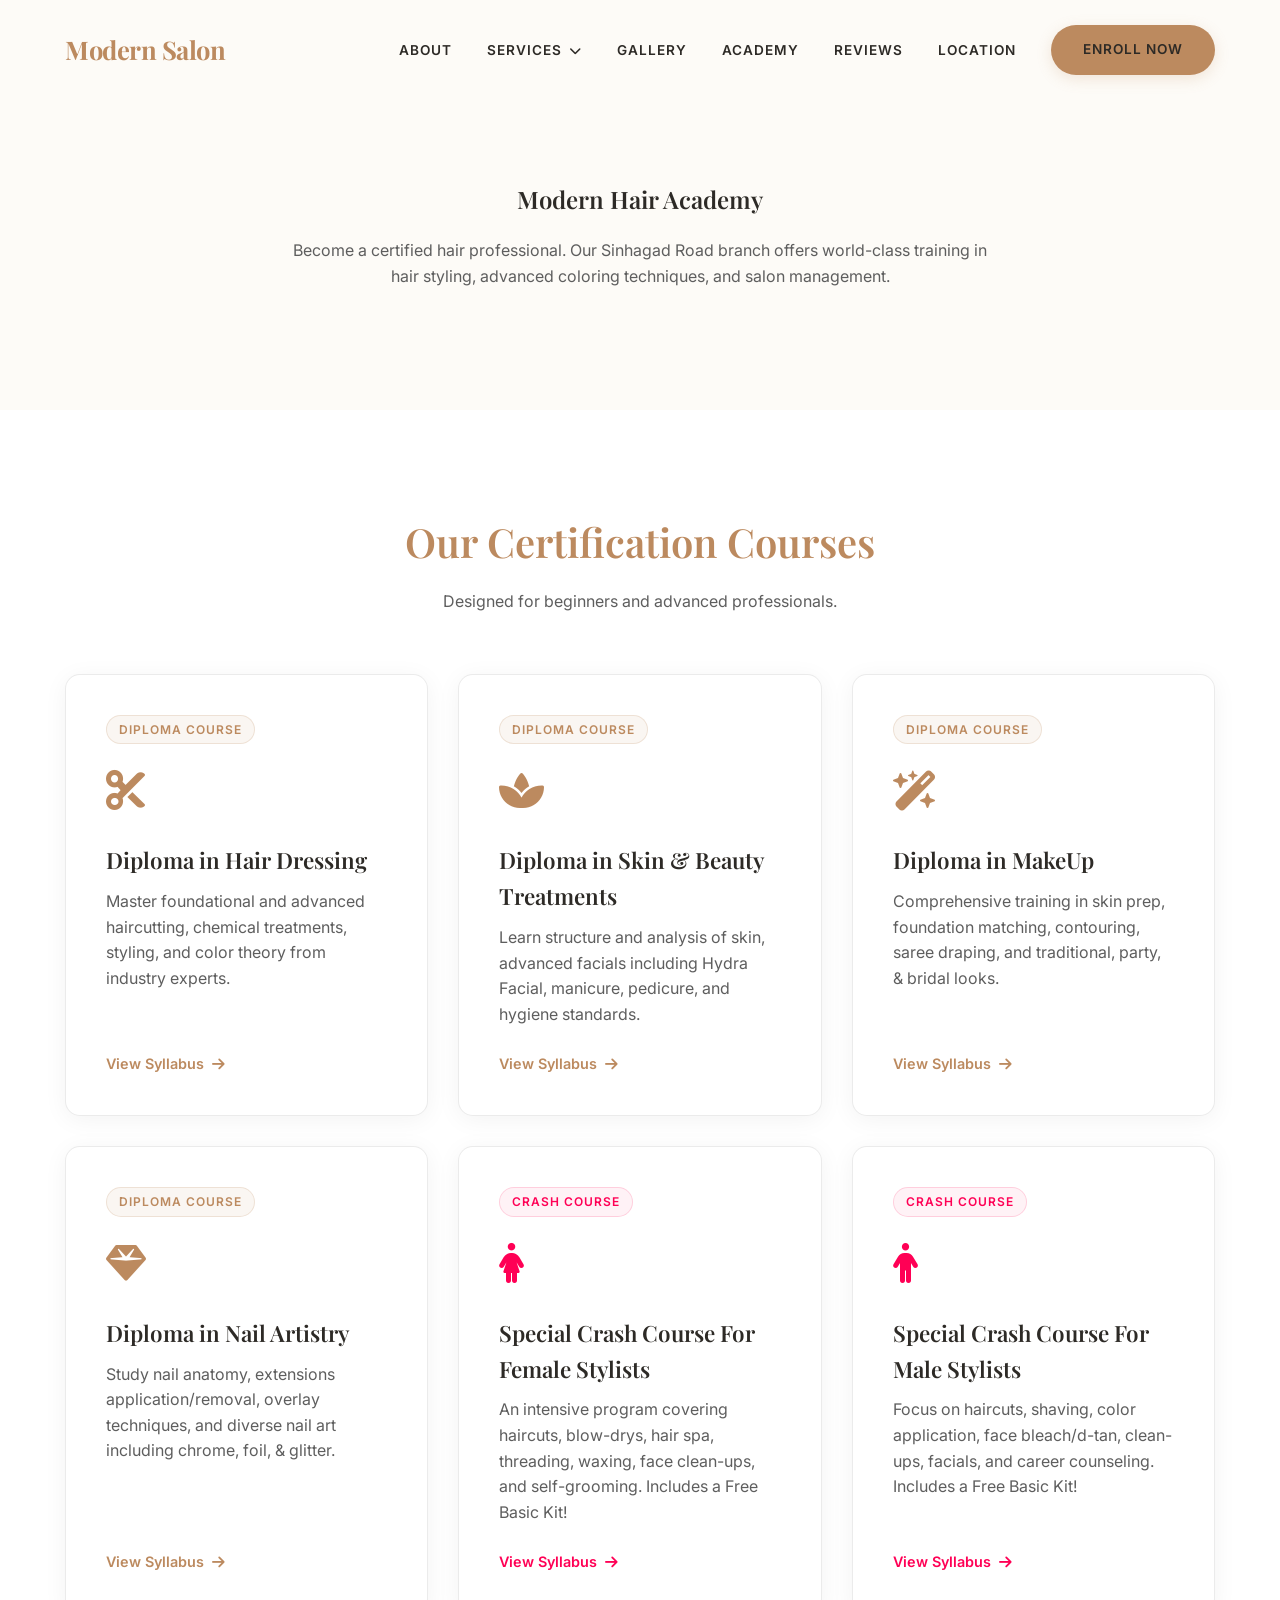
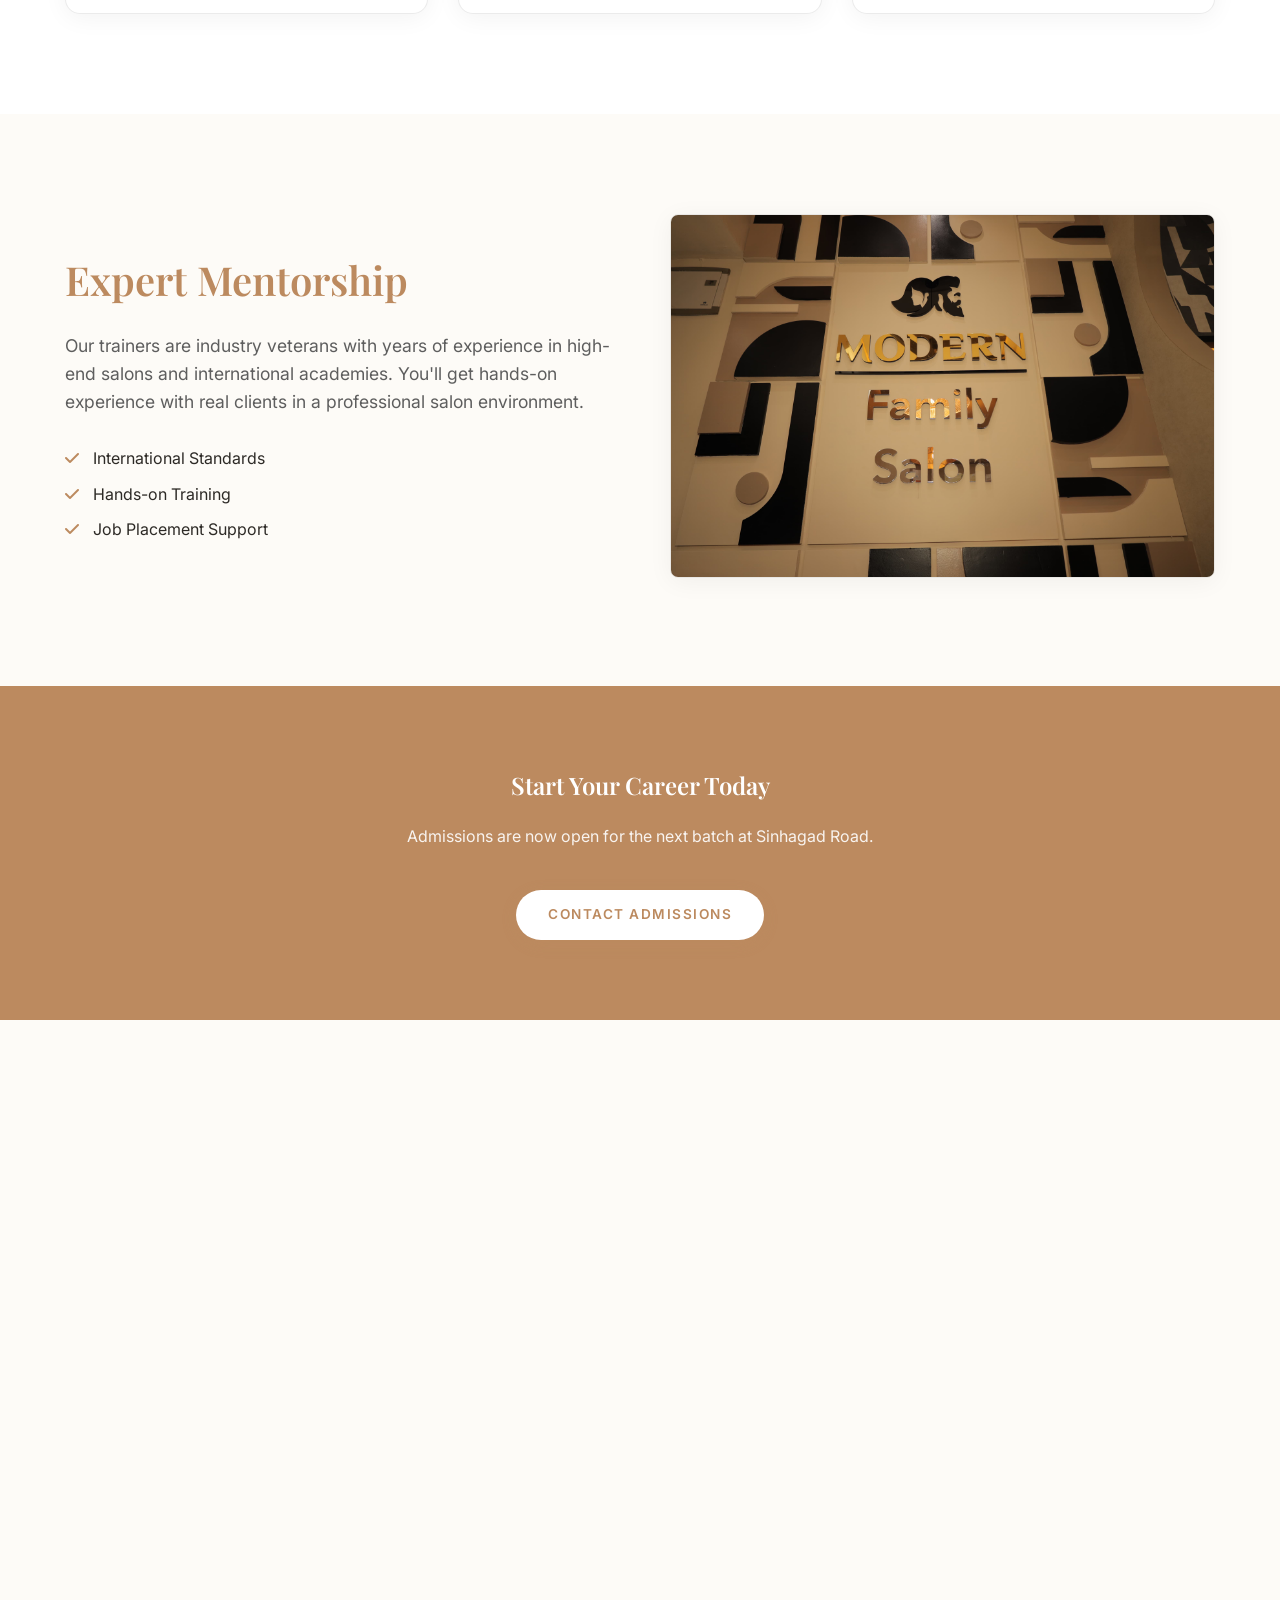
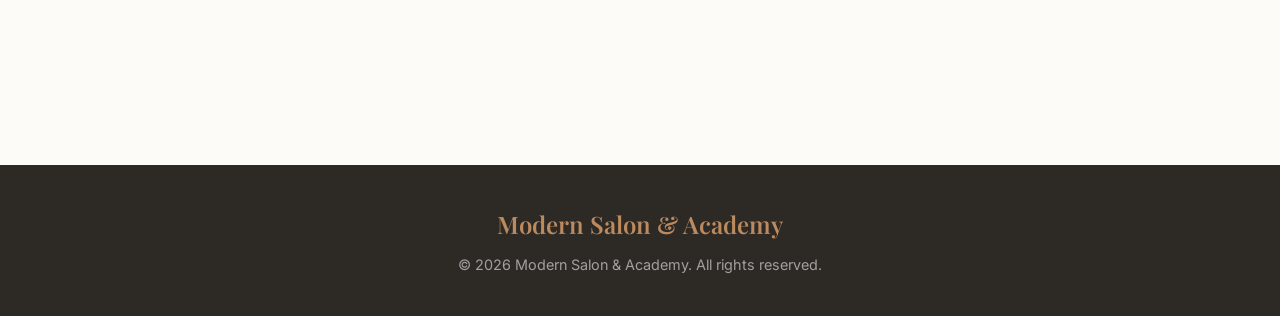
==== academy.html @ de5bb2c4 "feat: add unique phone numbers per branch location and replace Karvenagar with Navshya Maruti" ====
<!DOCTYPE html>
<html lang="en">

<head>
    <meta charset="UTF-8">
    <meta name="viewport" content="width=device-width, initial-scale=1.0">
    <title>Modern Hair Academy | Professional Courses in Pune</title>
    <meta name="description"
        content="Join Modern Hair Academy at Sinhagad Road. Master professional hair styling, coloring, and salon management with expert trainers.">
    <!-- Fonts -->
    <link rel="preconnect" href="https://fonts.googleapis.com">
    <link rel="preconnect" href="https://fonts.gstatic.com" crossorigin>
    <!-- Icons -->
    <link rel="stylesheet" href="https://cdnjs.cloudflare.com/ajax/libs/font-awesome/6.4.0/css/all.min.css">
    <!-- Styles -->
    <link rel="stylesheet" href="styles.css">
    <style>
        .academy-hero {
            padding: 180px 0 100px;
            background-color: var(--bg-panel);
            text-align: center;
        }

        .course-card {
            background-color: var(--bg-main);
            padding: 40px;
            border-radius: 15px;
            border: 1px solid var(--border-light);
            box-shadow: var(--shadow-soft);
            transition: all 0.35s cubic-bezier(0.4, 0, 0.2, 1);
            height: 100%;
            cursor: pointer;
            display: flex;
            flex-direction: column;
            justify-content: space-between;
            position: relative;
            overflow: hidden;
        }

        .course-card::before {
            content: '';
            position: absolute;
            top: 0;
            left: 0;
            width: 100%;
            height: 4px;
            background: var(--accent-color);
            transform: scaleX(0);
            transform-origin: left;
            transition: transform 0.3s ease;
        }

        .course-card[data-course*="crash"]::before {
            background: #ff0055;
        }

        .course-card:hover::before {
            transform: scaleX(1);
        }

        .course-card:hover {
            transform: translateY(-8px);
            border-color: var(--accent-color);
            box-shadow: 0 20px 40px rgba(188, 138, 95, 0.12);
        }

        .course-card[data-course*="crash"]:hover {
            border-color: #ff0055;
            box-shadow: 0 20px 40px rgba(255, 0, 85, 0.08);
        }

        .course-card-content {
            flex-grow: 1;
        }

        .course-icon {
            font-size: 2.5rem;
            color: var(--accent-color);
            margin-bottom: 20px;
        }

        .course-card[data-course*="crash"] .course-icon {
            color: #ff0055;
        }

        .course-tag {
            display: inline-block;
            font-size: 0.75rem;
            font-weight: 600;
            text-transform: uppercase;
            letter-spacing: 1px;
            padding: 4px 12px;
            border-radius: 50px;
            margin-bottom: 15px;
        }

        .tag-diploma {
            background-color: rgba(188, 138, 95, 0.08);
            color: var(--accent-color);
            border: 1px solid rgba(188, 138, 95, 0.2);
        }

        .tag-crash {
            background-color: rgba(255, 0, 85, 0.05);
            color: #ff0055;
            border: 1px solid rgba(255, 0, 85, 0.15);
        }

        .course-card h3 {
            font-size: 1.4rem;
            margin-bottom: 10px;
            font-family: var(--font-serif);
            color: var(--text-main);
        }

        .course-card-footer {
            margin-top: 25px;
            display: flex;
            align-items: center;
            font-size: 0.9rem;
            font-weight: 600;
            color: var(--accent-color);
            transition: color 0.3s ease;
        }

        .course-card[data-course*="crash"] .course-card-footer {
            color: #ff0055;
        }

        .course-card:hover .course-card-footer {
            color: var(--accent-hover);
        }

        .course-card[data-course*="crash"]:hover .course-card-footer {
            color: #d00045;
        }

        .course-card-footer i {
            margin-left: 8px;
            transition: transform 0.3s ease;
        }

        .course-card:hover .course-card-footer i {
            transform: translateX(5px);
        }

        .courses-grid {
            display: grid;
            grid-template-columns: repeat(auto-fit, minmax(300px, 1fr));
            gap: 30px;
            margin-top: 60px;
        }

        .academy-info {
            padding: 100px 0;
        }

        .enroll-section {
            background-color: var(--accent-color);
            color: #fff;
            padding: 80px 0;
            text-align: center;
        }

        .enroll-section h2 {
            color: #fff;
        }

        /* Modal Styles */
        .modal-overlay {
            position: fixed;
            top: 0;
            left: 0;
            width: 100vw;
            height: 100vh;
            background-color: rgba(10, 10, 10, 0.4);
            backdrop-filter: blur(8px);
            -webkit-backdrop-filter: blur(8px);
            z-index: 2000;
            display: flex;
            align-items: center;
            justify-content: center;
            opacity: 0;
            pointer-events: none;
            transition: opacity 0.4s cubic-bezier(0.25, 1, 0.5, 1);
        }

        .modal-overlay.active {
            opacity: 1;
            pointer-events: auto;
        }

        .modal-container {
            background-color: var(--bg-main);
            width: 90%;
            max-width: 750px;
            max-height: 85vh;
            border-radius: 20px;
            padding: 40px;
            box-shadow: 0 25px 60px rgba(0, 0, 0, 0.15);
            border: 1px solid var(--border-light);
            position: relative;
            overflow-y: auto;
            transform: scale(0.92) translateY(20px);
            transition: transform 0.4s cubic-bezier(0.25, 1, 0.5, 1);
        }

        .modal-overlay.active .modal-container {
            transform: scale(1) translateY(0);
        }

        .modal-container::-webkit-scrollbar {
            width: 6px;
        }

        .modal-container::-webkit-scrollbar-track {
            background: var(--bg-panel);
            border-radius: 10px;
        }

        .modal-container::-webkit-scrollbar-thumb {
            background: var(--accent-color);
            border-radius: 10px;
        }

        .modal-close-btn {
            position: absolute;
            top: 25px;
            right: 25px;
            background: var(--bg-panel);
            border: 1px solid var(--border-light);
            width: 40px;
            height: 40px;
            border-radius: 50%;
            display: flex;
            align-items: center;
            justify-content: center;
            cursor: pointer;
            transition: all 0.3s ease;
            color: var(--text-main);
            z-index: 10;
        }

        .modal-close-btn:hover {
            background-color: var(--accent-color);
            color: #fff;
            transform: rotate(90deg);
        }

        .modal-header {
            margin-bottom: 30px;
            padding-bottom: 20px;
            border-bottom: 1px solid var(--border-light);
            padding-right: 50px;
        }

        .modal-header-title-row {
            display: flex;
            align-items: center;
            gap: 15px;
            margin-top: 10px;
        }

        .modal-header-icon {
            font-size: 2.2rem;
            color: var(--accent-color);
        }

        .modal-header h2 {
            font-size: 2rem;
            margin: 0;
            color: var(--text-main);
        }

        .modal-body {
            font-size: 1rem;
            color: var(--text-main);
        }

        .syllabus-grid {
            display: grid;
            grid-template-columns: repeat(auto-fit, minmax(280px, 1fr));
            gap: 15px 30px;
            margin-top: 20px;
        }

        .syllabus-item {
            display: flex;
            align-items: flex-start;
            gap: 12px;
            padding: 8px 0;
        }

        .syllabus-item i {
            color: var(--accent-color);
            font-size: 0.9rem;
            margin-top: 5px;
        }

        .syllabus-item-text {
            line-height: 1.5;
            color: var(--text-muted);
            font-size: 0.95rem;
        }

        .syllabus-section-title {
            grid-column: 1 / -1;
            font-family: var(--font-sans);
            font-size: 1.05rem;
            font-weight: 700;
            color: var(--accent-color);
            margin-top: 15px;
            margin-bottom: 5px;
            border-bottom: 1.5px solid rgba(188, 138, 95, 0.2);
            padding-bottom: 5px;
            text-transform: uppercase;
            letter-spacing: 1px;
        }

        .modal-container[data-is-crash="true"] .syllabus-section-title {
            color: #ff0055;
            border-bottom-color: rgba(255, 0, 85, 0.2);
        }

        .modal-container[data-is-crash="true"] .syllabus-item i {
            color: #ff0055;
        }

        .kit-box {
            background-color: var(--bg-panel);
            border: 1px dashed #ff0055;
            border-radius: 12px;
            padding: 20px;
            margin-top: 30px;
            display: flex;
            align-items: center;
            gap: 15px;
        }

        .kit-icon {
            font-size: 2rem;
            color: #ff0055;
            animation: pulse 2s infinite;
        }

        .kit-details h4 {
            font-size: 1rem;
            font-weight: 700;
            color: #ff0055;
            margin-bottom: 5px;
            font-family: var(--font-sans);
        }

        .kit-details p {
            font-size: 0.9rem;
            color: var(--text-muted);
            margin: 0;
        }

        @keyframes pulse {
            0% {
                transform: scale(1);
            }

            50% {
                transform: scale(1.08);
            }

            100% {
                transform: scale(1);
            }
        }

        body.modal-open {
            overflow: hidden;
        }
    </style>
</head>

<body>

    <!-- Header & Navigation -->
    <header class="scrolled">
        <div class="container nav-container">
            <a href="index.html" class="logo">Modern Salon</a>

            <button class="mobile-menu-btn" aria-label="Toggle menu">
                <i class="fa-solid fa-bars"></i>
            </button>

            <ul class="nav-links">
                <li><a href="index.html#about">About</a></li>
                <li class="dropdown">
                    <a href="index.html#services" class="dropdown-toggle">Services <i class="fa-solid fa-chevron-down"
                            style="font-size: 0.75rem; margin-left: 3px;"></i></a>
                    <ul class="dropdown-menu">
                        <li><a href="index.html#services">Regular Services</a></li>
                        <li><a href="services.html">Advanced Services</a></li>
                        <li><a href="academy.html">Know more about the academy</a></li>
                    </ul>
                </li>
                <li><a href="gallery.html">Gallery</a></li>
                <li><a href="academy.html">Academy</a></li>
                <li><a href="index.html#reviews">Reviews</a></li>
                <li><a href="index.html#contact">Location</a></li>
                <li><a href="tel:08080866944" class="btn">Enroll Now</a></li>
            </ul>
        </div>
    </header>

    <!-- Academy Hero -->
    <section class="academy-hero">
        <div class="container">
            <h1 class="reveal">Modern Hair Academy</h1>
            <p class="reveal" style="color: var(--text-muted); max-width: 700px; margin: 20px auto;">Become a certified
                hair professional. Our Sinhagad Road branch offers world-class training in hair styling, advanced
                coloring techniques, and salon management.</p>
        </div>
    </section>

    <!-- Courses Section -->
    <section class="academy-info">
        <div class="container">
            <div class="section-header reveal">
                <h2>Our Certification Courses</h2>
                <p style="color: var(--text-muted)">Designed for beginners and advanced professionals.</p>
            </div>

            <div class="courses-grid">
                <!-- Course 1: Hair Dressing -->
                <div class="course-card reveal" data-course="hair">
                    <div class="course-card-content">
                        <span class="course-tag tag-diploma">Diploma Course</span>
                        <div class="course-icon"><i class="fa-solid fa-scissors"></i></div>
                        <h3>Diploma in Hair Dressing</h3>
                        <p style="color: var(--text-muted);">Master foundational and advanced haircutting, chemical
                            treatments, styling, and color theory from industry experts.</p>
                    </div>
                    <div class="course-card-footer">
                        <span>View Syllabus</span>
                        <i class="fa-solid fa-arrow-right"></i>
                    </div>
                </div>

                <!-- Course 2: Skin & Beauty -->
                <div class="course-card reveal" data-course="skin">
                    <div class="course-card-content">
                        <span class="course-tag tag-diploma">Diploma Course</span>
                        <div class="course-icon"><i class="fa-solid fa-spa"></i></div>
                        <h3>Diploma in Skin & Beauty Treatments</h3>
                        <p style="color: var(--text-muted);">Learn structure and analysis of skin, advanced facials
                            including Hydra Facial, manicure, pedicure, and hygiene standards.</p>
                    </div>
                    <div class="course-card-footer">
                        <span>View Syllabus</span>
                        <i class="fa-solid fa-arrow-right"></i>
                    </div>
                </div>

                <!-- Course 3: Make Up -->
                <div class="course-card reveal" data-course="makeup">
                    <div class="course-card-content">
                        <span class="course-tag tag-diploma">Diploma Course</span>
                        <div class="course-icon"><i class="fa-solid fa-wand-magic-sparkles"></i></div>
                        <h3>Diploma in MakeUp</h3>
                        <p style="color: var(--text-muted);">Comprehensive training in skin prep, foundation matching,
                            contouring, saree draping, and traditional, party, & bridal looks.</p>
                    </div>
                    <div class="course-card-footer">
                        <span>View Syllabus</span>
                        <i class="fa-solid fa-arrow-right"></i>
                    </div>
                </div>

                <!-- Course 4: Nail Artistry -->
                <div class="course-card reveal" data-course="nail">
                    <div class="course-card-content">
                        <span class="course-tag tag-diploma">Diploma Course</span>
                        <div class="course-icon"><i class="fa-solid fa-gem"></i></div>
                        <h3>Diploma in Nail Artistry</h3>
                        <p style="color: var(--text-muted);">Study nail anatomy, extensions application/removal, overlay
                            techniques, and diverse nail art including chrome, foil, & glitter.</p>
                    </div>
                    <div class="course-card-footer">
                        <span>View Syllabus</span>
                        <i class="fa-solid fa-arrow-right"></i>
                    </div>
                </div>

                <!-- Course 5: Female Crash Course -->
                <div class="course-card reveal" data-course="female_crash">
                    <div class="course-card-content">
                        <span class="course-tag tag-crash">Crash Course</span>
                        <div class="course-icon"><i class="fa-solid fa-person-dress"></i></div>
                        <h3>Special Crash Course For Female Stylists</h3>
                        <p style="color: var(--text-muted);">An intensive program covering haircuts, blow-drys, hair
                            spa, threading, waxing, face clean-ups, and self-grooming. Includes a Free Basic Kit!</p>
                    </div>
                    <div class="course-card-footer">
                        <span>View Syllabus</span>
                        <i class="fa-solid fa-arrow-right"></i>
                    </div>
                </div>

                <!-- Course 6: Male Crash Course -->
                <div class="course-card reveal" data-course="male_crash">
                    <div class="course-card-content">
                        <span class="course-tag tag-crash">Crash Course</span>
                        <div class="course-icon"><i class="fa-solid fa-person"></i></div>
                        <h3>Special Crash Course For Male Stylists</h3>
                        <p style="color: var(--text-muted);">Focus on haircuts, shaving, color application, face
                            bleach/d-tan, clean-ups, facials, and career counseling. Includes a Free Basic Kit!</p>
                    </div>
                    <div class="course-card-footer">
                        <span>View Syllabus</span>
                        <i class="fa-solid fa-arrow-right"></i>
                    </div>
                </div>
            </div>
        </div>
    </section>

    <!-- Why Choose Us -->
    <section style="background-color: var(--bg-panel); padding: 100px 0;">
        <div class="container">
            <div class="about-grid" style="align-items: center;">
                <div class="about-text reveal">
                    <h2>Expert Mentorship</h2>
                    <p>Our trainers are industry veterans with years of experience in high-end salons and international
                        academies. You'll get hands-on experience with real clients in a professional salon environment.
                    </p>
                    <ul style="list-style: none; margin-top: 20px;">
                        <li style="margin-bottom: 10px;"><i class="fa-solid fa-check"
                                style="color: var(--accent-color); margin-right: 10px;"></i> International Standards
                        </li>
                        <li style="margin-bottom: 10px;"><i class="fa-solid fa-check"
                                style="color: var(--accent-color); margin-right: 10px;"></i> Hands-on Training</li>
                        <li style="margin-bottom: 10px;"><i class="fa-solid fa-check"
                                style="color: var(--accent-color); margin-right: 10px;"></i> Job Placement Support</li>
                    </ul>
                </div>
                <div class="about-img-container reveal">
                    <img src="ModernPhotos/FrontLogo.jpeg" alt="Academy salon environment training" class="about-img">
                </div>
            </div>
        </div>
    </section>

    <!-- Call to Action -->
    <section class="enroll-section">
        <div class="container">
            <h2 class="reveal">Start Your Career Today</h2>
            <p class="reveal" style="margin: 20px 0 40px; opacity: 0.9;">Admissions are now open for the next batch at
                Sinhagad Road.</p>
            <a href="tel:08080866944" class="btn" style="background-color: #fff; color: var(--accent-color);">Contact
                Admissions</a>
        </div>
    </section>

    <!-- Contact & Location -->
    <section class="contact" id="contact">
        <div class="container info-grid">
            <div class="contact-info reveal">
                <div class="contact-header"
                    style="display: flex; align-items: baseline; gap: 20px; margin-bottom: 30px;">
                    <h2
                        style="font-size: 2.5rem; font-family: var(--font-serif); color: var(--accent-color); margin-bottom: 0;">
                        Visit Us</h2>
                    <span id="location-type" class="salon-type-tag">Unisex Salon</span>
                </div>
                <div class="contact-card">
                    <div class="contact-item">
                        <i class="fa-solid fa-location-dot contact-icon"></i>
                        <div class="contact-details">
                            <h4>Address</h4>
                            <p id="location-address">Opp. Rohan Kritika, Next to Aditya Nakoda Society,<br>Sinhgad Road,
                                Pune - 411030</p>
                            <a href="https://maps.google.com/?q=Modern+Salon+and+Academy+Dattawadi+Pune"
                                id="location-link" target="_blank"
                                style="color: var(--accent-color); display: inline-block; margin-top: 10px; font-size: 0.9rem;">Get
                                Directions <i class="fa-solid fa-arrow-right"></i></a>
                        </div>
                    </div>

                    <div class="contact-item">
                        <i class="fa-solid fa-clock contact-icon"></i>
                        <div class="contact-details">
                            <h4>Operating Hours</h4>
                            <p>Open Today · Closes 10:00 PM</p>
                        </div>
                    </div>

                    <div class="contact-item">
                        <i class="fa-solid fa-phone contact-icon"></i>
                        <div class="contact-details">
                            <h4>Phone</h4>
                            <a href="tel:9272002036"
                                style="color: var(--text-muted); font-size: 1.1rem; display: inline-block;">92720
                                02036</a>
                        </div>
                    </div>
                </div>
            </div>

            <div class="map-container reveal">
                <iframe id="location-map"
                    src="https://www.google.com/maps/embed?pb=!1m18!1m12!1m3!1d121097.23400140852!2d73.6715405972656!3d18.47058389999998!2m3!1f0!2f0!3f0!3m2!1i1024!2i768!4f13.1!3m3!1m2!1s0x3bc2bf0af25cbe55%3A0x1e72e946d2213f!2sModern%20Unisex%20Salon!5e0!3m2!1sen!2sin!4v1786185742770!5m2!1sen!2sin"
                    allowfullscreen="" loading="lazy" referrerpolicy="no-referrer-when-downgrade">
                </iframe>
            </div>
        </div>
    </section>

    <!-- Footer -->
    <footer>
        <div class="container">
            <h3
                style="font-family: var(--font-serif); color: var(--accent-color); font-size: 1.5rem; margin-bottom: 10px;">
                Modern Salon & Academy</h3>
            <p>&copy; 2026 Modern Salon & Academy. All rights reserved.</p>
        </div>
    </footer>

    <!-- Modal Overlay -->
    <div class="modal-overlay" id="courseModal">
        <div class="modal-container" id="modalContainer">
            <button class="modal-close-btn" id="closeModal" aria-label="Close modal">
                <i class="fa-solid fa-xmark"></i>
            </button>
            <div class="modal-header">
                <span class="course-tag tag-diploma" id="modalTag">Diploma Course</span>
                <div class="modal-header-title-row">
                    <div class="modal-header-icon" id="modalIcon"><i class="fa-solid fa-scissors"></i></div>
                    <h2 id="modalTitle">Course Title</h2>
                </div>
            </div>
            <div class="modal-body" id="modalBody">
                <!-- Dynamically populated -->
            </div>
        </div>
    </div>

    <!-- Scripts -->
    <script src="script.js"></script>
    <script>
        const courseSyllabi = {
            hair: {
                title: "Diploma in Hair Dressing",
                icon: "fa-scissors",
                tag: "Diploma Course",
                items: [
                    "About Hair Dressing",
                    "Science of Hair",
                    "Knowledge of Tools & Equipments",
                    "Partitions of hair and sectioning",
                    "Technique of Shampooing",
                    "Foundational Haircuts",
                    "Advance Layer cuts",
                    "Face Framing",
                    "Styling",
                    "Blowdry",
                    "Chemical Treatments",
                    "Color Theory",
                    "Basic and Advance Hair Color",
                    "Smoothening / Keratin / Botox / Neoplex",
                    "Perming",
                    "Hair Spa Treatments",
                    "Hair Treatments",
                    "Personal Grooming",
                    "Client Consultation",
                    "Personality Development"
                ]
            },
            skin: {
                title: "Diploma in Skin & Beauty Treatments",
                icon: "fa-spa",
                tag: "Diploma Course",
                items: [
                    "Skin & Structure Of Skin",
                    "Skin Analysis",
                    "Bones of Face & Skull",
                    "Bleach & D-Tan",
                    "Basic & Advance Facials",
                    "Machinery Knowledge",
                    "Hydra Facial",
                    "Body Polishing",
                    "Eyebrow Shaping",
                    "Types Of Waxing & Masks",
                    "Nails, Manicure & Pedicure",
                    "Hygiene & Sterilization",
                    "Skin & Nutrition",
                    "Basic MakeUp & Hairstyle"
                ]
            },
            makeup: {
                title: "Diploma in MakeUp",
                icon: "fa-wand-magic-sparkles",
                tag: "Diploma Course",
                items: [
                    "Skin Preparation",
                    "Lens & Lashes Application",
                    "Eyebrow Shaping & Contouring",
                    "Types Of Brushes & Choosing Right Foundation",
                    "Different Eyeshadow & Eyeliner Techniques",
                    "Application Techniques & Highlighting",
                    "Product Knowledge & Hair Preparation",
                    "Hairstyles: Basic Braid, Bun & Messy Styles",
                    "Open Hair Styles & Many More",
                    "Saree Draping",
                    "Party Look & Self Makeup Look",
                    "Maharashtrian Traditional Look",
                    "South Indian Look",
                    "Lehenga Look Bridal"
                ]
            },
            nail: {
                title: "Diploma in Nail Artistry",
                icon: "fa-gem",
                tag: "Diploma Course",
                items: [
                    "Nail Anatomy & Nail Preparation",
                    "Product Knowledge & Gel Polish Application",
                    "Types of Nail Extensions (Temporary, etc.)",
                    "Feet Extension Gel Overlay",
                    "Extension Refilling & Removal of Gel/Nails",
                    "After Care & Maintenance",
                    "TYPES OF NAIL ART:",
                    "• French Nail Art & Free Hand Art",
                    "• Checks Art & Line Art",
                    "• Foil Art & Chrome Art",
                    "• Glitter Art & Rhinestone Art",
                    "• Mylar Art & Tape Art",
                    "• Decal Art & Animal Print Art"
                ]
            },
            female_crash: {
                title: "Special Crash Course For Female Stylists",
                icon: "fa-person-dress",
                tag: "Crash Course",
                isCrash: true,
                kit: "Scissors, Comb, Thread, Client Apron, Brush, Bowl",
                hairItems: [
                    "Basic Haircuts",
                    "BlowDry",
                    "Shampoo Hair wash",
                    "Hair Spa",
                    "Head Massage",
                    "Mehendi / Dye Application"
                ],
                skinItems: [
                    "Face Clean Up",
                    "Manicure / Pedicure",
                    "Facial",
                    "Waxing",
                    "Threading",
                    "Face Bleach & D-Tan",
                    "Self Grooming Make Up"
                ]
            },
            male_crash: {
                title: "Special Crash Course For Male Stylists",
                icon: "fa-person",
                tag: "Crash Course",
                isCrash: true,
                kit: "Scissors, Comb, Razor, Client Apron, Brush, Bowl",
                hairItems: [
                    "Haircuts",
                    "Shaving",
                    "Shampoo Hair Wash",
                    "Hair Spa",
                    "Head Massage",
                    "Color Application"
                ],
                skinItems: [
                    "Bleach / D-Tan",
                    "Clean Up",
                    "Facial",
                    "Self Grooming",
                    "Career Counseling"
                ]
            }
        };

        document.addEventListener('DOMContentLoaded', () => {
            const modal = document.getElementById('courseModal');
            const modalContainer = document.getElementById('modalContainer');
            const modalTag = document.getElementById('modalTag');
            const modalIcon = document.getElementById('modalIcon');
            const modalTitle = document.getElementById('modalTitle');
            const modalBody = document.getElementById('modalBody');
            const closeModalBtn = document.getElementById('closeModal');
            const courseCards = document.querySelectorAll('.course-card');

            const openModal = (courseKey) => {
                const data = courseSyllabi[courseKey];
                if (!data) return;

                // Set tag
                modalTag.textContent = data.tag;
                modalTag.className = `course-tag ${data.isCrash ? 'tag-crash' : 'tag-diploma'}`;

                // Set Icon & Title
                modalIcon.innerHTML = `<i class="fa-solid ${data.icon}"></i>`;
                modalTitle.textContent = data.title;

                // Set crash course attribute
                if (data.isCrash) {
                    modalContainer.setAttribute('data-is-crash', 'true');
                } else {
                    modalContainer.removeAttribute('data-is-crash');
                }

                // Build Body content
                let bodyHtml = '';

                if (data.isCrash) {
                    bodyHtml += `<div class="syllabus-grid">`;

                    // Hair section
                    bodyHtml += `<div>`;
                    bodyHtml += `<div class="syllabus-section-title">Hair Curriculum</div>`;
                    data.hairItems.forEach(item => {
                        bodyHtml += `
                            <div class="syllabus-item">
                                <i class="fa-solid fa-circle-check"></i>
                                <span class="syllabus-item-text">${item}</span>
                            </div>
                        `;
                    });
                    bodyHtml += `</div>`;

                    // Skin section
                    bodyHtml += `<div>`;
                    bodyHtml += `<div class="syllabus-section-title">Skin Curriculum</div>`;
                    data.skinItems.forEach(item => {
                        bodyHtml += `
                            <div class="syllabus-item">
                                <i class="fa-solid fa-circle-check"></i>
                                <span class="syllabus-item-text">${item}</span>
                            </div>
                        `;
                    });
                    bodyHtml += `</div>`;

                    bodyHtml += `</div>`; // end of syllabus-grid

                    // Add Kit Box
                    bodyHtml += `
                        <div class="kit-box">
                            <div class="kit-icon"><i class="fa-solid fa-gift"></i></div>
                            <div class="kit-details">
                                <h4>Free Basic Kit Included</h4>
                                <p>${data.kit}</p>
                            </div>
                        </div>
                    `;
                } else {
                    bodyHtml += `<div class="syllabus-grid">`;

                    data.items.forEach(item => {
                        if (item.endsWith(':')) {
                            bodyHtml += `<div class="syllabus-section-title">${item}</div>`;
                        } else if (item.startsWith('•')) {
                            const cleanText = item.replace('•', '').trim();
                            bodyHtml += `
                                <div class="syllabus-item" style="padding-left: 15px;">
                                    <i class="fa-solid fa-circle-notch" style="font-size: 0.75rem; margin-top: 7px;"></i>
                                    <span class="syllabus-item-text">${cleanText}</span>
                                </div>
                            `;
                        } else {
                            bodyHtml += `
                                <div class="syllabus-item">
                                    <i class="fa-solid fa-circle-check"></i>
                                    <span class="syllabus-item-text">${item}</span>
                                </div>
                            `;
                        }
                    });

                    bodyHtml += `</div>`;
                }

                modalBody.innerHTML = bodyHtml;

                // Show Modal
                modal.classList.add('active');
                document.body.classList.add('modal-open');
            };

            const closeModal = () => {
                modal.classList.remove('active');
                document.body.classList.remove('modal-open');
            };

            courseCards.forEach(card => {
                card.addEventListener('click', () => {
                    const courseKey = card.getAttribute('data-course');
                    openModal(courseKey);
                });
            });

            closeModalBtn.addEventListener('click', closeModal);

            // Close on click outside container
            modal.addEventListener('click', (e) => {
                if (e.target === modal) {
                    closeModal();
                }
            });

            // Close on escape key
            document.addEventListener('keydown', (e) => {
                if (e.key === 'Escape' && modal.classList.contains('active')) {
                    closeModal();
                }
            });
        });
    </script>
</body>

</html>
---- styles.css ----
@import url('https://fonts.googleapis.com/css2?family=Inter:wght@300;400;500;600&family=Playfair+Display:ital,wght@0,400;0,600;0,700;1,400&family=Poppins:wght@400;600;700&display=swap');

:root {
  --bg-main: #ffffff;
  --bg-panel: #fdfbf7;
  --bg-glass: rgba(255, 255, 255, 0.9);
  --text-main: #2d2a26;
  --text-muted: #5e5e5e;
  --accent-color: #bc8a5f;
  --accent-hover: #9e714a;
  --border-light: rgba(0, 0, 0, 0.08);
  --shadow-soft: 0 4px 25px rgba(0, 0, 0, 0.05);
  --font-sans: 'Inter', sans-serif;
  --font-serif: 'Playfair Display', serif;
}

* {
  margin: 0;
  padding: 0;
  box-sizing: border-box;
}

html {
  scroll-behavior: smooth;
}

body {
  font-family: var(--font-sans);
  background-color: var(--bg-main);
  color: var(--text-main);
  line-height: 1.6;
  overflow-x: hidden;
}

/* Typography */
h1,
h2,
h3,
h4 {
  font-family: var(--font-serif);
  font-weight: 600;
  color: var(--text-main);
}

h2,
h3 {
  color: var(--accent-color);
}

a {
  text-decoration: none;
  color: inherit;
  transition: color 0.3s ease;
}

a:hover {
  color: var(--accent-color);
}

.btn {
  display: inline-block;
  padding: 14px 32px;
  background-color: var(--accent-color);
  color: #fff;
  font-weight: 600;
  border-radius: 50px;
  /* Fully rounded buttons look more modern */
  border: none;
  cursor: pointer;
  transition: all 0.4s cubic-bezier(0.165, 0.84, 0.44, 1);
  font-family: var(--font-sans);
  text-transform: uppercase;
  letter-spacing: 1.5px;
  font-size: 0.85rem;
  box-shadow: 0 4px 15px rgba(188, 138, 95, 0.2);
}

.btn:hover {
  background-color: var(--accent-hover);
  box-shadow: 0 8px 25px rgba(188, 138, 95, 0.3);
  transform: translateY(-3px) scale(1.02);
}

.btn-outline {
  background-color: transparent;
  border: 1.5px solid var(--accent-color);
  color: var(--accent-color);
  box-shadow: none;
}

.btn-outline:hover {
  background-color: var(--accent-color);
  color: #fff;
}

/* Layout */
.container {
  max-width: 1200px;
  margin: 0 auto;
  padding: 0 25px;
}

section {
  padding: 120px 0;
}

/* Header */
header {
  position: fixed;
  top: 0;
  left: 0;
  width: 100%;
  padding: 25px 0;
  z-index: 1000;
  transition: all 0.4s ease;
}

header.scrolled {
  background-color: #212121;
  backdrop-filter: blur(15px);
  -webkit-backdrop-filter: blur(15px);
  padding: 18px 0;
  border-bottom: 1px solid rgba(255, 255, 255, 0.1);
  box-shadow: var(--shadow-soft);
}

header.scrolled .nav-links a {
  color: #ffffff;
}

header.scrolled .nav-links a:hover {
  color: var(--accent-color);
}


.nav-container {
  display: flex;
  justify-content: space-between;
  align-items: center;
}

.logo {
  font-family: var(--font-serif);
  font-size: 1.6rem;
  font-weight: 700;
  color: var(--accent-color);
  letter-spacing: -0.5px;
}

.nav-links {
  display: flex;
  gap: 35px;
  align-items: center;
  list-style: none;
}

.nav-links a {
  font-size: 0.85rem;
  font-weight: 600;
  letter-spacing: 1px;
  text-transform: uppercase;
  position: relative;
  color: var(--text-main);
}

.nav-links a::after {
  content: '';
  position: absolute;
  width: 0;
  height: 2px;
  bottom: -5px;
  left: 0;
  background-color: var(--accent-color);
  transition: width 0.3s ease;
}

.nav-links a:hover::after {
  width: 100%;
}

/* Dropdown Menu */
.dropdown {
  position: relative;
}

.dropdown-menu {
  position: absolute;
  top: 100%;
  left: -20px;
  background-color: #212121;
  min-width: 260px;
  box-shadow: 0 15px 35px rgba(0, 0, 0, 0.2);
  border-radius: 12px;
  opacity: 0;
  visibility: hidden;
  transform: translateY(15px);
  transition: all 0.3s cubic-bezier(0.165, 0.84, 0.44, 1);
  list-style: none;
  padding: 15px 0;
  z-index: 1000;
  border: 1px solid rgba(255, 255, 255, 0.1);
  display: flex;
  flex-direction: column;
  gap: 0;
}

.dropdown:hover .dropdown-menu {
  opacity: 1;
  visibility: visible;
  transform: translateY(10px);
}

.dropdown-menu li {
  width: 100%;
}

.dropdown-menu a {
  padding: 10px 25px;
  display: block;
  font-size: 0.9rem;
  color: #ffffff;
  font-weight: 500;
  text-transform: none;
  letter-spacing: normal;
  transition: all 0.2s ease;
}

.dropdown-menu a::after {
  display: none;
}

.dropdown-menu a:hover {
  background-color: rgba(255, 255, 255, 0.05);
  color: var(--accent-color);
  padding-left: 32px;
}

.mobile-menu-btn {
  display: none;
  font-size: 1.8rem;
  background: none;
  border: none;
  color: var(--accent-color);
  cursor: pointer;
  z-index: 1100;
  transition: transform 0.3s ease;
}

.mobile-menu-btn:hover {
  transform: scale(1.1);
}

/* Hero Section */
.hero {
  height: 100vh;
  position: relative;
  display: flex;
  align-items: center;
  justify-content: center;
  /* Very light white overlay to make dark text readable, or dark overlay for white text. Since they want bright, light gradient */
  background-image: linear-gradient(to bottom, rgba(255, 255, 255, 0.6), rgba(255, 255, 255, 0.8)), url('ModernPhotos/FrontLogo.jpeg');
  background-size: cover;
  background-position: center;
  text-align: center;
  padding-top: 80px;
}

.hero-content {
  max-width: 800px;
  z-index: 10;
}

.hero h1 {
  font-size: 4.5rem;
  margin-bottom: 20px;
  color: var(--text-main);
  animation: slideUp 1s ease forwards;
}

.hero p {
  font-size: 1.2rem;
  margin-bottom: 40px;
  color: #333;
  opacity: 0;
  font-weight: 500;
  animation: slideUp 1s ease 0.3s forwards;
}

.hero .hero-btns {
  opacity: 0;
  animation: slideUp 1s ease 0.6s forwards;
  display: flex;
  flex-direction: column;
  align-items: center;
  gap: 15px;
  margin-top: 30px;
}

@media (min-width: 768px) {
  .hero .hero-btns {
    flex-direction: row;
    justify-content: center;
    gap: 20px;
  }
}

.btn-hero-secondary {
  background-color: var(--text-main);
  color: #fff;
  border: 1.5px solid var(--text-main);
  box-shadow: 0 4px 15px rgba(45, 42, 38, 0.15);
}

.btn-hero-secondary:hover {
  background-color: var(--accent-color);
  border-color: var(--accent-color);
  color: #fff;
  box-shadow: 0 8px 25px rgba(188, 138, 95, 0.3);
}

/* About Section */
.about-grid {
  display: grid;
  grid-template-columns: 1fr 1fr;
  gap: 60px;
  align-items: center;
}

.about-img {
  width: 100%;
  border-radius: 8px;
  border: 1px solid var(--border-light);
  box-shadow: var(--shadow-soft);
}

.about-text h2 {
  font-size: 2.5rem;
  margin-bottom: 20px;
}

.about-text p {
  color: var(--text-muted);
  margin-bottom: 30px;
  font-size: 1.1rem;
}

/* Stats / Reviews Badge */
.rating-badge {
  display: inline-flex;
  align-items: center;
  gap: 10px;
  background: var(--bg-panel);
  padding: 10px 20px;
  border-radius: 50px;
  border: 1px solid var(--border-light);
  margin-bottom: 30px;
}

.rating-badge span {
  font-weight: 600;
  color: var(--text-main);
}

.stars {
  color: var(--accent-color);
}

/* Services */
.services {
  background-color: var(--bg-panel);
}

/* Locations Carousel */
.locations-carousel {
  background-color: var(--bg-main);
  overflow: hidden;
}

.carousel-container {
  position: relative;
  max-width: 1000px;
  margin: 0 auto;
  border-radius: 15px;
  overflow: hidden;
  box-shadow: 0 20px 40px rgba(0, 0, 0, 0.1);
}

.carousel-track {
  display: flex;
  transition: transform 0.6s cubic-bezier(0.77, 0, 0.175, 1);
  will-change: transform;
}

.carousel-slide {
  min-width: 100%;
  position: relative;
  aspect-ratio: 16 / 9;
}

.slide-content {
  position: relative;
  width: 100%;
  height: 100%;
}

.slide-content img {
  width: 100%;
  height: 100%;
  object-fit: cover;
  display: block;
}

.slide-tag {
  position: absolute;
  top: 0;
  left: 0;
  width: 100%;
  height: 100%;
  padding: 35px 35px;
  color: rgba(255, 255, 255, 0.5);
  /* 50% Transparency */
  font-family: 'Poppins', sans-serif;
  font-size: clamp(1.2rem, 4vw, 2.4rem);
  font-weight: 700;
  letter-spacing: 4px;
  text-transform: uppercase;
  text-decoration: underline;
  text-underline-offset: 15px;
  text-decoration-thickness: 3px;
  z-index: 5;
  pointer-events: none;

  /* Smooth readability vignette (no solid badge background) */
  background: radial-gradient(circle at 0% 0%, rgba(0, 0, 0, 0.5) 0%, rgba(0, 0, 0, 0.2) 30%, transparent 70%);
}

.slide-overlay {
  position: absolute;
  bottom: 0;
  left: 0;
  width: 100%;
  padding: 40px;
  background: linear-gradient(to top, rgba(0, 0, 0, 0.8), transparent);
  color: #fff;
  transition: all 0.3s ease;
}

.slide-overlay h3 {
  color: #fff;
  font-size: 2rem;
  margin-bottom: 10px;
}

.slide-overlay p {
  font-size: 1.1rem;
  opacity: 0.9;
  margin-bottom: 20px;
}

.visit-btn {
  background: rgba(255, 255, 255, 0.1);
  backdrop-filter: blur(10px);
  -webkit-backdrop-filter: blur(10px);
  border: 1px solid rgba(255, 255, 255, 0.3);
  color: #fff;
  padding: 12px 25px;
  border-radius: 50px;
  font-family: var(--font-sans);
  font-weight: 600;
  font-size: 0.85rem;
  text-transform: uppercase;
  letter-spacing: 1px;
  cursor: pointer;
  transition: all 0.4s cubic-bezier(0.165, 0.84, 0.44, 1);
  display: inline-flex;
  align-items: center;
  gap: 10px;
  position: relative;
  overflow: hidden;
  box-shadow: 0 4px 15px rgba(0, 0, 0, 0.1);
}

.visit-btn::before {
  content: '';
  position: absolute;
  top: 0;
  left: -100%;
  width: 100%;
  height: 100%;
  background: linear-gradient(120deg,
      transparent,
      rgba(255, 255, 255, 0.3),
      transparent);
  transition: all 0.6s ease;
}

.visit-btn:hover {
  background: rgba(255, 255, 255, 0.2);
  transform: translateY(-3px);
  box-shadow: 0 8px 25px rgba(255, 255, 255, 0.15);
  border-color: rgba(255, 255, 255, 0.5);
}

.visit-btn:hover::before {
  left: 100%;
}

.visit-btn:active {
  transform: translateY(-1px) scale(0.98);
}

.visit-btn i {
  transition: transform 0.3s ease;
}

.visit-btn:hover i {
  transform: translateX(5px);
}

.carousel-btn {
  position: absolute;
  top: 50%;
  transform: translateY(-50%);
  background: rgba(255, 255, 255, 0.2);
  backdrop-filter: blur(10px);
  -webkit-backdrop-filter: blur(10px);
  color: #fff;
  border: 1px solid rgba(255, 255, 255, 0.3);
  width: 50px;
  height: 50px;
  border-radius: 50%;
  display: flex;
  align-items: center;
  justify-content: center;
  cursor: pointer;
  z-index: 10;
  transition: all 0.3s ease;
}

.carousel-btn:hover {
  background: rgba(255, 255, 255, 0.4);
  transform: translateY(-50%) scale(1.1);
}

.prev-btn {
  left: 20px;
}

.next-btn {
  right: 20px;
}

.carousel-dots {
  position: absolute;
  bottom: 20px;
  left: 50%;
  transform: translateX(-50%);
  display: flex;
  gap: 10px;
  z-index: 10;
}

.dot {
  width: 10px;
  height: 10px;
  border-radius: 50%;
  background: rgba(255, 255, 255, 0.4);
  cursor: pointer;
  transition: all 0.3s ease;
}

.dot.active {
  background: #fff;
  width: 30px;
  border-radius: 10px;
}

@media (max-width: 768px) {
  .carousel-slide {
    aspect-ratio: 1 / 1;
  }

  .slide-overlay {
    padding: 25px 25px 45px 25px;
  }

  .slide-overlay h3 {
    font-size: 1.5rem;
  }

  .carousel-btn {
    width: 40px;
    height: 40px;
    top: 35%;
  }
}

/* Gallery Section */
.gallery {
  background-color: var(--bg-panel);
}

.gallery-grid {
  display: grid;
  grid-template-columns: repeat(3, 1fr);
  gap: 25px;
}

.gallery-item {
  position: relative;
  aspect-ratio: 1 / 1;
  border-radius: 12px;
  overflow: hidden;
  box-shadow: var(--shadow-soft);
  cursor: pointer;
  transition: all 0.5s cubic-bezier(0.165, 0.84, 0.44, 1);
}

.gallery-item img,
.gallery-item video {
  width: 100%;
  height: 100%;
  object-fit: cover;
  display: block;
  transition: transform 0.5s cubic-bezier(0.165, 0.84, 0.44, 1);
}

.gallery-item::before {
  content: '';
  position: absolute;
  top: 0;
  left: 0;
  width: 100%;
  height: 100%;
  background: rgba(0, 0, 0, 0.4);
  opacity: 0;
  transition: opacity 0.4s ease;
  z-index: 1;
}

.gallery-item:hover::before {
  opacity: 1;
}

.gallery-item:hover img,
.gallery-item:hover video {
  transform: scale(1.08);
}

.placeholder-img {
  width: 100%;
  height: 100%;
  background: linear-gradient(135deg, #f0f0f0, #e0e0e0);
  display: flex;
  align-items: center;
  justify-content: center;
  color: var(--accent-color);
  font-family: var(--font-serif);
  font-weight: 600;
  font-size: 1.2rem;
  letter-spacing: 1px;
  border: 1px solid var(--border-light);
  transition: all 0.5s ease;
}

.gallery-item:hover {
  transform: translateY(-10px) scale(1.02);
  box-shadow: 0 15px 35px rgba(0, 0, 0, 0.1);
}

.gallery-item:hover .placeholder-img {
  background: linear-gradient(135deg, var(--accent-color), var(--accent-hover));
  color: #fff;
}

.gallery-item::after {
  content: 'VIEW';
  position: absolute;
  top: 50%;
  left: 50%;
  transform: translate(-50%, -50%) scale(0.8);
  color: #fff;
  font-weight: 700;
  letter-spacing: 3px;
  font-size: 0.8rem;
  opacity: 0;
  transition: all 0.4s ease;
  z-index: 2;
}

.gallery-item:hover::after {
  opacity: 1;
  transform: translate(-50%, -50%) scale(1);
}

@media (max-width: 900px) {
  .gallery-grid {
    grid-template-columns: repeat(2, 1fr);
  }
}

@media (max-width: 600px) {
  .gallery-grid {
    grid-template-columns: 1fr;
  }
}

.gallery-footer {
  text-align: center;
  margin-top: 50px;
}

.btn-text {
  background: none;
  border: none;
  color: var(--accent-color);
  font-family: var(--font-sans);
  font-weight: 600;
  font-size: 1rem;
  letter-spacing: 2px;
  text-transform: uppercase;
  cursor: pointer;
  padding: 10px 20px;
  transition: all 0.3s ease;
  display: inline-flex;
  align-items: center;
  gap: 10px;
}

.btn-text:hover {
  color: var(--text-main);
  transform: translateX(5px);
}

.btn-text i {
  transition: transform 0.3s ease;
}

.btn-text:hover i {
  transform: translateX(5px);
}

/* Reviews Section */
.reviews {
  background-color: var(--bg-main);
}

.section-header {
  text-align: center;
  margin-bottom: 60px;
}

.section-header h2 {
  font-size: 2.5rem;
  margin-bottom: 15px;
}

.reviews-grid {
  display: grid;
  grid-template-columns: repeat(auto-fit, minmax(300px, 1fr));
  gap: 30px;
}

.review-card {
  background-color: var(--bg-panel);
  padding: 30px;
  border-radius: 8px;
  border: 1px solid var(--border-light);
  box-shadow: var(--shadow-soft);
  transition: transform 0.3s ease;
}

.review-card:hover {
  transform: translateY(-5px);
  border-color: var(--accent-color);
}

.review-header {
  display: flex;
  align-items: center;
  gap: 15px;
  margin-bottom: 20px;
}

.reviewer-avatar {
  width: 50px;
  height: 50px;
  border-radius: 50%;
  background-color: var(--accent-color);
  color: #fff;
  display: flex;
  align-items: center;
  justify-content: center;
  font-weight: 600;
  font-size: 1.2rem;
}

.reviewer-info h4 {
  color: var(--text-main);
  font-family: var(--font-sans);
  font-size: 1rem;
  margin-bottom: 5px;
}

.review-text {
  font-style: italic;
  color: var(--text-muted);
}

/* Contact & Info Section */
.contact {
  background-color: var(--bg-panel);
}

.contact-info {
  transition: opacity 0.3s ease;
}

.info-grid {
  display: grid;
  grid-template-columns: 1fr 1fr;
  gap: 60px;
}

.contact-card {
  background-color: var(--bg-main);
  padding: 40px;
  border-radius: 8px;
  border: 1px solid var(--border-light);
  box-shadow: var(--shadow-soft);
}

.salon-type-tag {
  color: #ff0055;
  background: rgba(255, 0, 85, 0.04);
  padding: 6px 18px;
  border-radius: 50px;
  font-weight: 600;
  font-size: 0.85rem;
  letter-spacing: 1.5px;
  text-transform: uppercase;
  border: 1px solid rgba(255, 0, 85, 0.15);
  font-family: var(--font-sans);
  display: inline-flex;
  align-items: center;
  box-shadow: 0 2px 10px rgba(255, 0, 85, 0.05);
  transition: all 0.3s ease;
}

.salon-type-tag:hover {
  background: rgba(255, 0, 85, 0.08);
  transform: translateY(-1px);
}

@media (max-width: 600px) {
  .contact-header {
    flex-direction: column;
    gap: 5px !important;
  }
}

.contact-item {
  display: flex;
  gap: 20px;
  margin-bottom: 30px;
}

.contact-icon {
  color: var(--accent-color);
  font-size: 1.5rem;
  margin-top: 5px;
}

.contact-details h4 {
  color: var(--text-main);
  margin-bottom: 5px;
  font-size: 1.1rem;
}

.contact-details p {
  color: var(--text-muted);
}

.map-container {
  width: 100%;
  height: 100%;
  min-height: 400px;
  border-radius: 8px;
  overflow: hidden;
  border: 1px solid var(--border-light);
  box-shadow: var(--shadow-soft);
  transition: opacity 0.3s ease;
}

.map-container iframe {
  width: 100%;
  height: 100%;
  border: 0;
}

/* Footer */
footer {
  background-color: var(--text-main);
  padding: 40px 0;
  text-align: center;
}

footer h3 {
  color: #fff;
}

footer p {
  color: #a0a0a0;
  font-size: 0.9rem;
}

/* Utilities / Animations */
.reveal {
  opacity: 0;
  transform: translateY(30px);
  transition: all 0.8s ease;
}

.reveal.active {
  opacity: 1;
  transform: translateY(0);
}

@keyframes slideUp {
  from {
    opacity: 0;
    transform: translateY(30px);
  }

  to {
    opacity: 1;
    transform: translateY(0);
  }
}

/* Mobile Responsiveness */
@media (max-width: 900px) {

  .about-grid,
  .info-grid {
    grid-template-columns: 1fr;
  }

  .hero h1 {
    font-size: 3rem;
  }

  .section-header h2 {
    font-size: 2rem;
  }
}

@media (max-width: 768px) {
  .nav-links {
    position: fixed;
    top: 0;
    right: -100%;
    width: 280px;
    /* Drawer style looks more premium than full screen */
    height: 100vh;
    background-color: rgba(54, 69, 79, 0.98);
    backdrop-filter: blur(20px);
    -webkit-backdrop-filter: blur(20px);
    flex-direction: column;
    justify-content: center;
    align-items: flex-start;
    padding: 0 40px;
    transition: right 0.6s cubic-bezier(0.77, 0, 0.175, 1);
    box-shadow: -10px 0 30px rgba(0, 0, 0, 0.15);
  }

  .nav-links.active {
    right: 0;
  }

  .nav-links li {
    margin: 15px 0;
    opacity: 0;
    transform: translateX(20px);
    transition: all 0.4s ease;
  }

  .nav-links.active li {
    opacity: 1;
    transform: translateX(0);
  }

  /* Staggered animation for menu items */
  .nav-links.active li:nth-child(1) {
    transition-delay: 0.1s;
  }

  .nav-links.active li:nth-child(2) {
    transition-delay: 0.2s;
  }

  .nav-links.active li:nth-child(3) {
    transition-delay: 0.3s;
  }

  .nav-links.active li:nth-child(4) {
    transition-delay: 0.4s;
  }

  .nav-links.active li:nth-child(5) {
    transition-delay: 0.5s;
  }

  .nav-links a {
    font-size: 1.1rem;
    font-weight: 600;
    color: #ffffff;
  }

  .nav-links .dropdown-menu {
    position: static;
    opacity: 1;
    visibility: visible;
    transform: none;
    box-shadow: none;
    border: none;
    padding: 10px 0 0 15px;
    background-color: transparent;
    display: none;
  }

  .nav-links .dropdown:hover .dropdown-menu {
    display: flex;
  }

  .nav-links .dropdown-menu a {
    font-size: 0.95rem;
    color: rgba(255, 255, 255, 0.8);
    padding: 5px 0;
  }

  .mobile-menu-btn {
    display: block;
  }

  .hero h1 {
    font-size: 2.8rem;
  }
}

/* Call Button pulse animation for Mobile */
.floating-call-btn {
  display: none;
  position: fixed;
  bottom: 30px;
  right: 30px;
  width: 65px;
  height: 65px;
  background-color: var(--accent-color);
  color: #fff;
  border-radius: 50%;
  align-items: center;
  justify-content: center;
  font-size: 1.6rem;
  box-shadow: 0 8px 25px rgba(188, 138, 95, 0.4);
  z-index: 999;
  animation: pulse 2s infinite;
  transition: transform 0.3s ease;
}

.floating-call-btn:hover {
  transform: scale(1.1);
}

@keyframes pulse {
  0% {
    transform: scale(1);
    box-shadow: 0 0 0 0 rgba(188, 138, 95, 0.7);
  }

  70% {
    transform: scale(1.08);
    box-shadow: 0 0 0 20px rgba(188, 138, 95, 0);
  }

  100% {
    transform: scale(1);
    box-shadow: 0 0 0 0 rgba(188, 138, 95, 0);
  }
}

@media (max-width: 768px) {
  .floating-call-btn {
    display: flex;
  }
}

/* Lightbox Styles */
.lightbox-modal {
  position: fixed;
  top: 0;
  left: 0;
  width: 100vw;
  height: 100vh;
  background-color: rgba(10, 10, 10, 0.9);
  backdrop-filter: blur(10px);
  -webkit-backdrop-filter: blur(10px);
  z-index: 3000;
  display: flex;
  align-items: center;
  justify-content: center;
  opacity: 0;
  pointer-events: none;
  transition: opacity 0.4s cubic-bezier(0.25, 1, 0.5, 1);
}

.lightbox-modal.active {
  opacity: 1;
  pointer-events: auto;
}

.lightbox-img,
.lightbox-video {
  max-width: 90%;
  max-height: 80vh;
  border-radius: 12px;
  box-shadow: 0 25px 50px rgba(0, 0, 0, 0.5);
  transform: scale(0.95);
  transition: transform 0.4s cubic-bezier(0.25, 1, 0.5, 1);
  object-fit: contain;
  width: auto;
  height: auto;
  min-width: 280px;
}

@media (min-width: 768px) {

  .lightbox-img,
  .lightbox-video {
    min-width: 600px;
  }
}

.lightbox-modal.active .lightbox-img,
.lightbox-modal.active .lightbox-video {
  transform: scale(1);
}

@media (max-width: 576px) {
  .lightbox-close {
    top: 15px;
    right: 20px;
    font-size: 2.5rem;
  }
}

.lightbox-close {
  position: absolute;
  top: 25px;
  right: 35px;
  background: none;
  border: none;
  color: #fff;
  font-size: 3rem;
  cursor: pointer;
  transition: transform 0.3s ease, color 0.3s ease;
  z-index: 3100;
}

.lightbox-close:hover {
  color: var(--accent-color);
  transform: scale(1.1) rotate(90deg);
}

body.modal-open {
  overflow: hidden;
}

/* --- Mobile Responsiveness Optimizations --- */
@media (max-width: 768px) {
  section {
    padding: 60px 0;
  }

  .contact-card {
    padding: 25px;
  }

  .map-container {
    min-height: 300px;
  }

  .nav-links li {
    margin: 20px 0;
    width: 100%;
  }

  .nav-links a {
    display: block;
    padding: 12px 0;
  }

  .slide-overlay p {
    font-size: 0.95rem;
    margin-bottom: 15px;
  }

  .btn {
    padding: 12px 24px;
    font-size: 0.8rem;
  }
}

@media (max-width: 480px) {
  section {
    padding: 50px 0;
  }

  .hero h1 {
    font-size: 2.2rem;
  }

  .hero p {
    font-size: 1rem;
    margin-bottom: 25px;
  }

  .floating-call-btn {
    width: 55px;
    height: 55px;
    font-size: 1.4rem;
    bottom: 20px;
    right: 20px;
  }

  .about-text h2,
  .section-header h2 {
    font-size: 1.8rem;
  }

  .slide-overlay h3 {
    font-size: 1.3rem;
  }

  .slide-tag {
    font-size: 1.2rem;
    padding: 20px;
  }
}
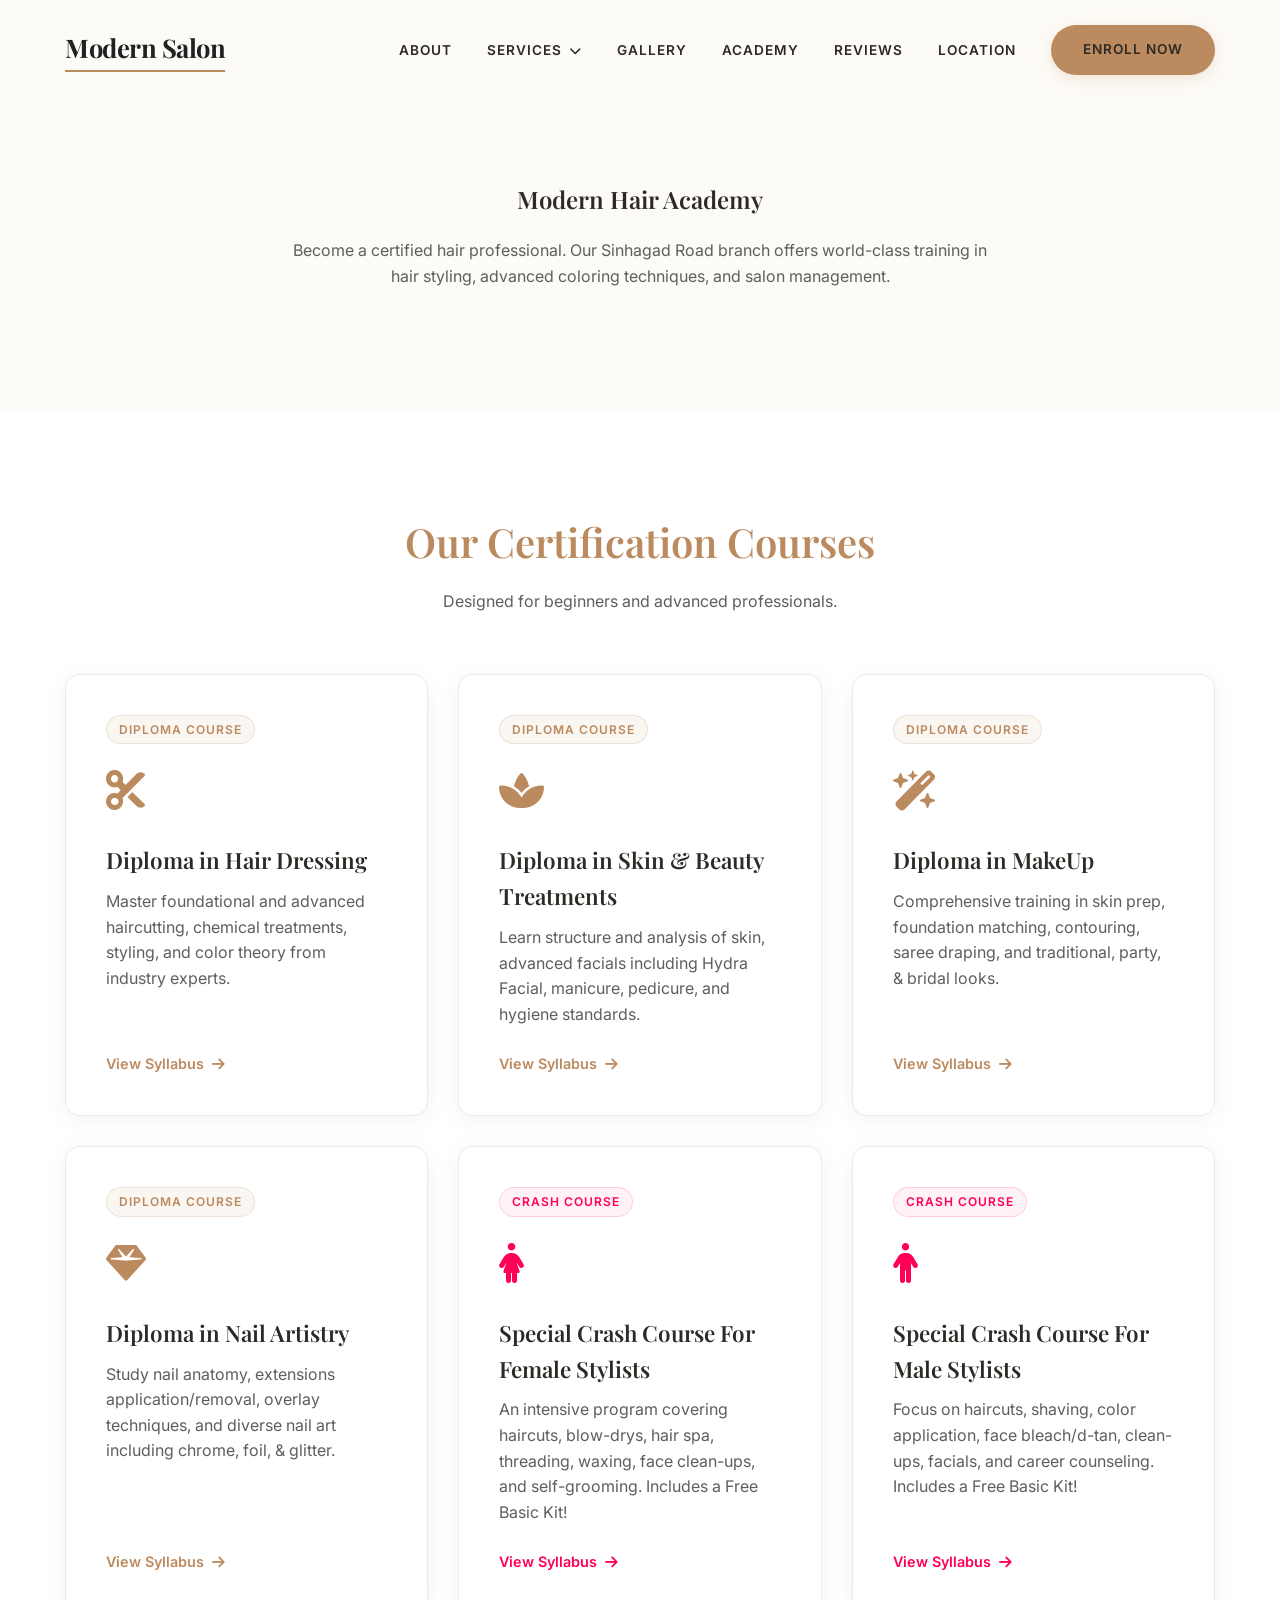
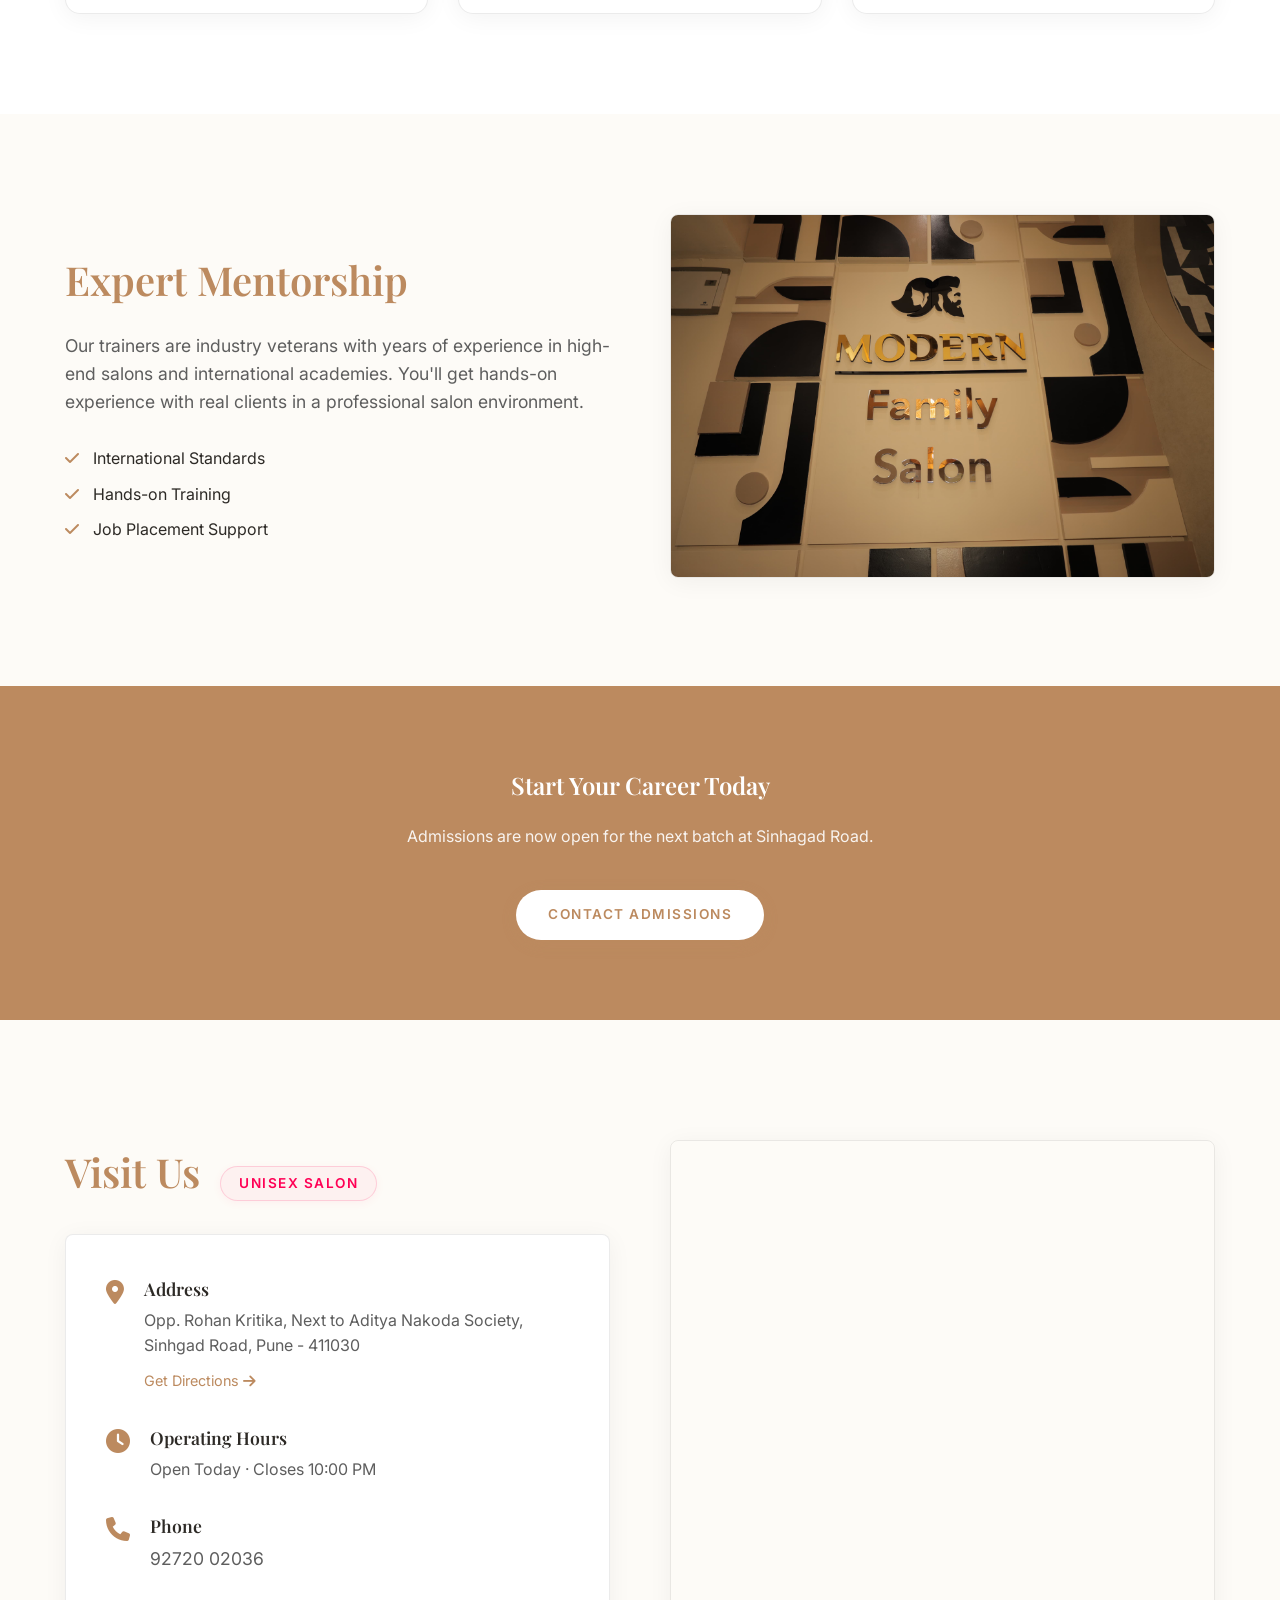
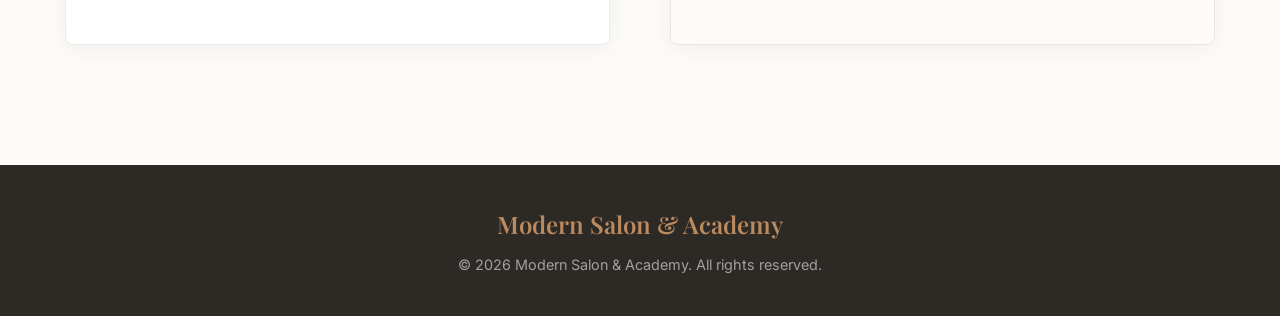
==== commit 5b83f78b: "chore: change location from Dattawadi to Ganesh Mala throughout website" ====
--- a/academy.html
+++ b/academy.html
@@ -575,7 +575,7 @@
                             <h4>Address</h4>
                             <p id="location-address">Opp. Rohan Kritika, Next to Aditya Nakoda Society,<br>Sinhgad Road,
                                 Pune - 411030</p>
-                            <a href="https://maps.google.com/?q=Modern+Salon+and+Academy+Dattawadi+Pune"
+                            <a href="https://maps.google.com/?q=Modern+Salon+and+Academy+Ganesh+Mala+Pune"
                                 id="location-link" target="_blank"
                                 style="color: var(--accent-color); display: inline-block; margin-top: 10px; font-size: 0.9rem;">Get
                                 Directions <i class="fa-solid fa-arrow-right"></i></a>
--- a/styles.css
+++ b/styles.css
@@ -132,6 +132,9 @@
   color: var(--accent-color);
 }
 
+header.scrolled .logo {
+  color: var(--accent-color);
+}
 
 .nav-container {
   display: flex;
@@ -143,8 +146,12 @@
   font-family: var(--font-serif);
   font-size: 1.6rem;
   font-weight: 700;
-  color: var(--accent-color);
+  color: #212121;
   letter-spacing: -0.5px;
+  transition: color 0.3s ease;
+  border-bottom: 2px solid var(--accent-color);
+  padding-bottom: 2px;
+  display: inline-block;
 }
 
 .nav-links {
@@ -365,6 +372,70 @@
   color: var(--accent-color);
 }
 
+/* Founder's Message Section */
+.founder-section {
+  background-color: var(--bg-main);
+  padding: 100px 0;
+  text-align: center;
+  border-top: 1px solid var(--border-light);
+}
+
+.founder-container {
+  max-width: 900px;
+  margin: 0 auto;
+  position: relative;
+}
+
+.founder-quote-wrapper {
+  position: relative;
+  padding: 0 40px;
+}
+
+.founder-quote-wrapper .quote-icon {
+  font-size: 3rem;
+  color: var(--accent-color);
+  opacity: 0.15;
+  margin-bottom: 25px;
+  display: block;
+}
+
+.founder-quote {
+  font-family: var(--font-serif);
+  font-size: 1.65rem;
+  line-height: 1.7;
+  color: var(--text-main);
+  font-style: italic;
+  margin-bottom: 35px;
+  position: relative;
+}
+
+.founder-meta {
+  display: inline-block;
+}
+
+.founder-name {
+  font-family: var(--font-serif);
+  font-size: 1.25rem;
+  font-weight: 600;
+  color: var(--accent-color);
+  margin-bottom: 5px;
+}
+
+.founder-credentials {
+  font-size: 0.85rem;
+  text-transform: uppercase;
+  letter-spacing: 1.5px;
+  color: var(--text-muted);
+  margin-bottom: 4px;
+  font-weight: 500;
+}
+
+.founder-title {
+  font-size: 0.9rem;
+  color: var(--text-muted);
+  font-style: italic;
+}
+
 /* Services */
 .services {
   background-color: var(--bg-panel);
@@ -956,22 +1027,42 @@
 }
 
 @media (max-width: 768px) {
+  body.nav-open {
+    overflow: hidden;
+  }
+
+  header {
+    background-color: rgba(255, 255, 255, 0.92) !important;
+    backdrop-filter: blur(20px) !important;
+    -webkit-backdrop-filter: blur(20px) !important;
+    padding: 15px 0 !important;
+    border-bottom: 1px solid var(--border-light) !important;
+    box-shadow: var(--shadow-soft) !important;
+  }
+
+  header .logo {
+    color: var(--accent-color) !important;
+    text-shadow: none !important;
+  }
+
   .nav-links {
     position: fixed;
     top: 0;
     right: -100%;
-    width: 280px;
-    /* Drawer style looks more premium than full screen */
-    height: 100vh;
-    background-color: rgba(54, 69, 79, 0.98);
-    backdrop-filter: blur(20px);
-    -webkit-backdrop-filter: blur(20px);
+    width: 100%;
+    height: 100svh;
+    background-color: rgba(33, 33, 33, 0.98);
+    backdrop-filter: blur(25px);
+    -webkit-backdrop-filter: blur(25px);
     flex-direction: column;
     justify-content: center;
-    align-items: flex-start;
-    padding: 0 40px;
-    transition: right 0.6s cubic-bezier(0.77, 0, 0.175, 1);
-    box-shadow: -10px 0 30px rgba(0, 0, 0, 0.15);
+    align-items: center;
+    padding: calc(env(safe-area-inset-top) + 80px) 0 10vh 0;
+    gap: 5px;
+    transition: right 0.5s cubic-bezier(0.77, 0, 0.175, 1);
+    box-shadow: none;
+    z-index: 1500;
+    overflow-y: auto;
   }
 
   .nav-links.active {
@@ -979,42 +1070,35 @@
   }
 
   .nav-links li {
-    margin: 15px 0;
+    margin: 8px 0;
+    width: 100%;
+    text-align: center;
     opacity: 0;
-    transform: translateX(20px);
-    transition: all 0.4s ease;
+    transform: translateY(15px);
+    transition: all 0.4s cubic-bezier(0.25, 1, 0.5, 1);
   }
 
   .nav-links.active li {
     opacity: 1;
-    transform: translateX(0);
+    transform: translateY(0);
   }
 
   /* Staggered animation for menu items */
-  .nav-links.active li:nth-child(1) {
-    transition-delay: 0.1s;
-  }
-
-  .nav-links.active li:nth-child(2) {
-    transition-delay: 0.2s;
-  }
-
-  .nav-links.active li:nth-child(3) {
-    transition-delay: 0.3s;
-  }
-
-  .nav-links.active li:nth-child(4) {
-    transition-delay: 0.4s;
-  }
-
-  .nav-links.active li:nth-child(5) {
-    transition-delay: 0.5s;
-  }
+  .nav-links.active li:nth-child(1) { transition-delay: 0.05s; }
+  .nav-links.active li:nth-child(2) { transition-delay: 0.1s; }
+  .nav-links.active li:nth-child(3) { transition-delay: 0.15s; }
+  .nav-links.active li:nth-child(4) { transition-delay: 0.2s; }
+  .nav-links.active li:nth-child(5) { transition-delay: 0.25s; }
+  .nav-links.active li:nth-child(6) { transition-delay: 0.3s; }
+  .nav-links.active li:nth-child(7) { transition-delay: 0.35s; }
 
   .nav-links a {
-    font-size: 1.1rem;
+    font-size: 1.25rem;
+    font-family: var(--font-serif);
     font-weight: 600;
     color: #ffffff;
+    display: inline-block;
+    padding: 6px 0;
   }
 
   .nav-links .dropdown-menu {
@@ -1024,9 +1108,13 @@
     transform: none;
     box-shadow: none;
     border: none;
-    padding: 10px 0 0 15px;
+    padding: 8px 0;
     background-color: transparent;
+    border-radius: 0;
     display: none;
+    margin-top: 5px;
+    flex-direction: column;
+    align-items: center;
   }
 
   .nav-links .dropdown:hover .dropdown-menu {
@@ -1034,13 +1122,16 @@
   }
 
   .nav-links .dropdown-menu a {
-    font-size: 0.95rem;
-    color: rgba(255, 255, 255, 0.8);
-    padding: 5px 0;
+    font-size: 1.05rem;
+    font-family: var(--font-sans);
+    color: rgba(255, 255, 255, 0.7);
+    padding: 6px 0;
   }
 
   .mobile-menu-btn {
     display: block;
+    z-index: 1600;
+    color: var(--accent-color);
   }
 
   .hero h1 {
@@ -1063,7 +1154,7 @@
   justify-content: center;
   font-size: 1.6rem;
   box-shadow: 0 8px 25px rgba(188, 138, 95, 0.4);
-  z-index: 999;
+  z-index: 1200;
   animation: pulse 2s infinite;
   transition: transform 0.3s ease;
 }
@@ -1092,6 +1183,8 @@
 @media (max-width: 768px) {
   .floating-call-btn {
     display: flex;
+    bottom: 40px;
+    right: 25px;
   }
 }
 
@@ -1190,10 +1283,7 @@
     min-height: 300px;
   }
 
-  .nav-links li {
-    margin: 20px 0;
-    width: 100%;
-  }
+  /* Removed .nav-links li margin override to keep items centered */
 
   .nav-links a {
     display: block;
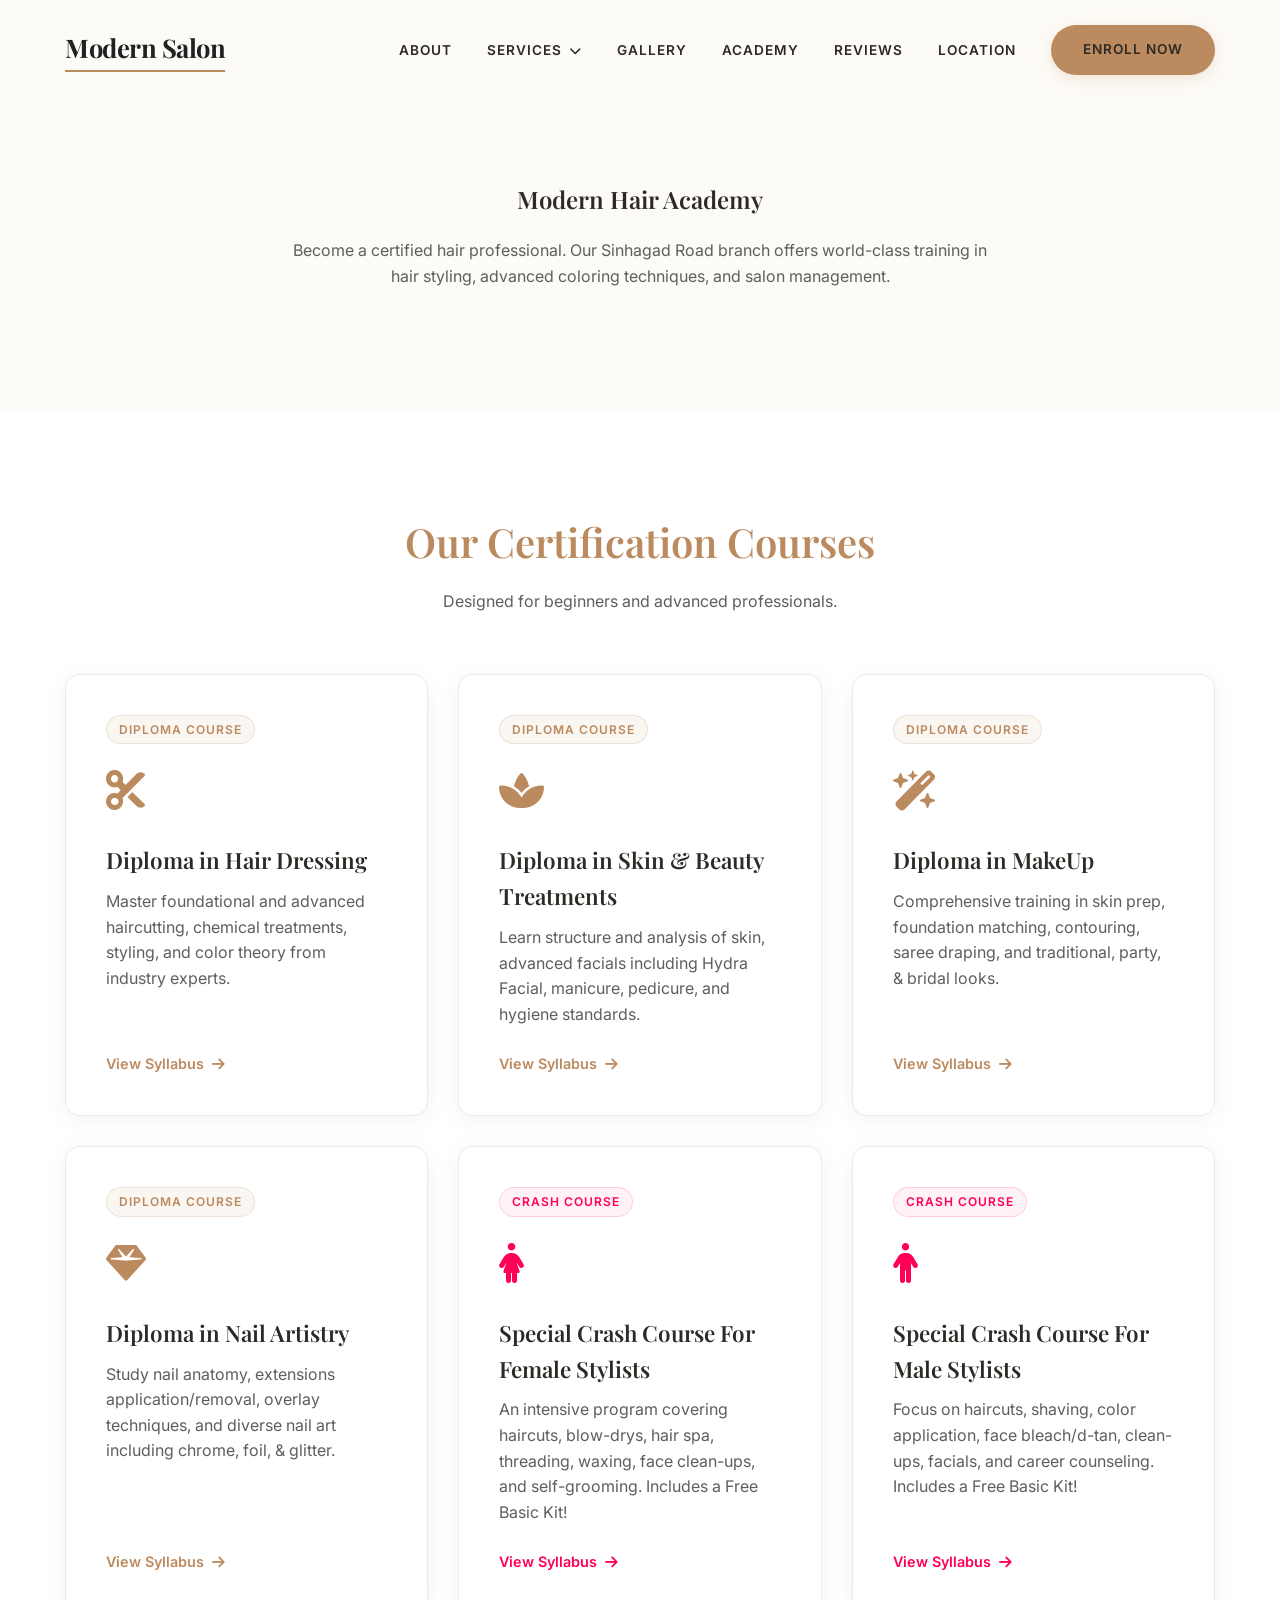
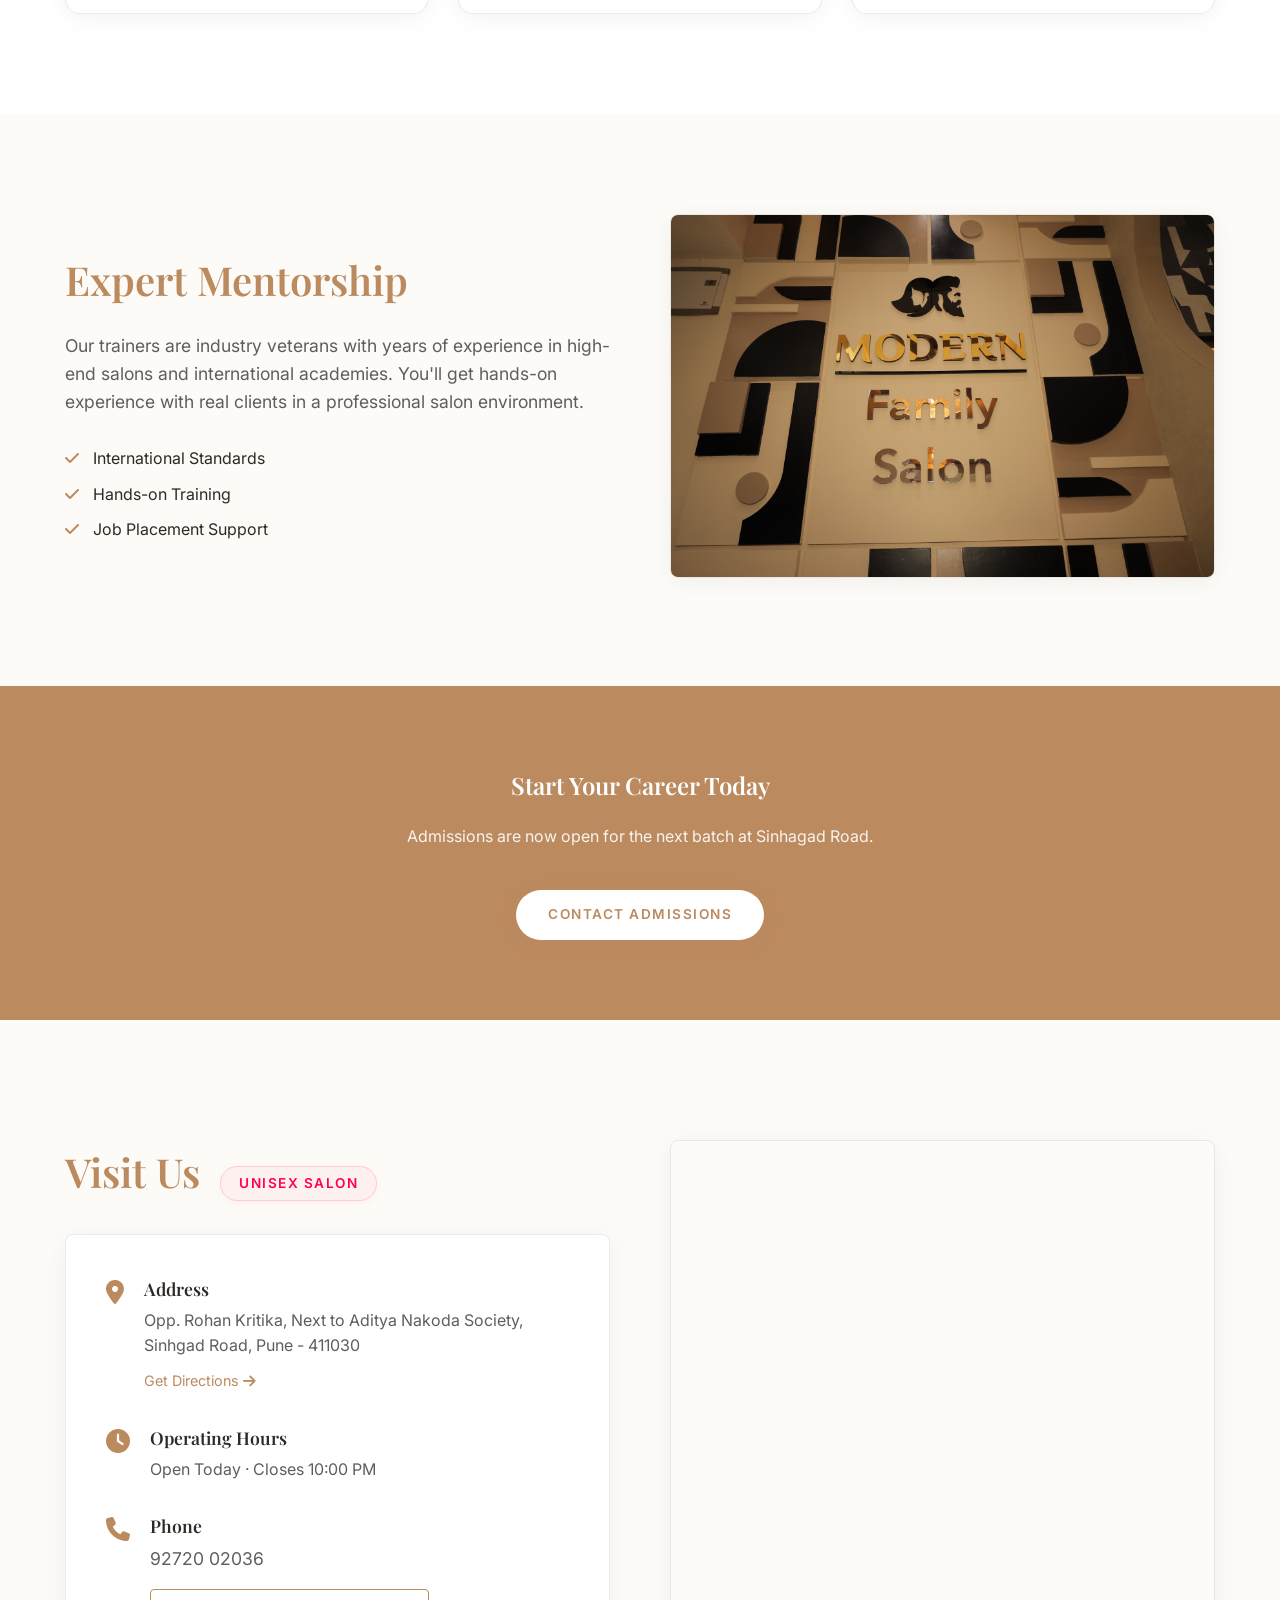
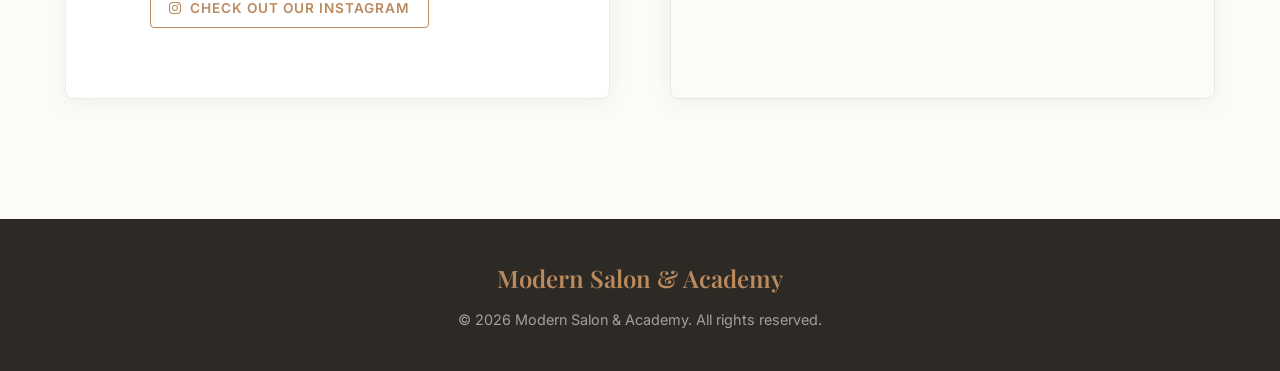
==== commit 46670e81: "feat: add Instagram link button to contact sections" ====
--- a/academy.html
+++ b/academy.html
@@ -597,6 +597,10 @@
                             <a href="tel:9272002036"
                                 style="color: var(--text-muted); font-size: 1.1rem; display: inline-block;">92720
                                 02036</a>
+                            <br>
+                            <a href="https://www.instagram.com/modernsalonandacademy?igsh=MXRxdDF2YXlpZzJmbw==" target="_blank" class="instagram-btn">
+                                <i class="fa-brands fa-instagram"></i> Check out our Instagram
+                            </a>
                         </div>
                     </div>
                 </div>
--- a/styles.css
+++ b/styles.css
@@ -878,6 +878,120 @@
   color: var(--text-muted);
 }
 
+/* Shop Info Section */
+.shop-info {
+  background-color: var(--bg-main);
+  padding: 80px 0;
+  border-bottom: 1px solid var(--border-light);
+}
+
+.shop-info-grid {
+  display: grid;
+  grid-template-columns: 1fr 1.2fr;
+  gap: 60px;
+  align-items: center;
+}
+
+.shop-details {
+  transition: opacity 0.3s ease;
+}
+
+.est-tag {
+  display: inline-block;
+  font-size: 0.8rem;
+  font-weight: 700;
+  letter-spacing: 2px;
+  color: var(--accent-color);
+  margin-bottom: 15px;
+  text-transform: uppercase;
+}
+
+.shop-description {
+  font-size: 1.1rem;
+  line-height: 1.8;
+  color: var(--text-muted);
+  margin: 25px 0 35px 0;
+}
+
+.shop-map-btn {
+  display: inline-flex;
+  align-items: center;
+  gap: 10px;
+  padding: 14px 28px;
+  border: 1px solid var(--accent-color);
+  color: var(--accent-color);
+  background: transparent;
+  transition: all 0.3s ease;
+  font-weight: 600;
+  text-transform: uppercase;
+  font-size: 0.85rem;
+  letter-spacing: 1px;
+}
+
+.shop-map-btn:hover {
+  background-color: var(--accent-color);
+  color: var(--bg-main);
+}
+
+/* Bento style grid gallery */
+.shop-gallery-container {
+  transition: opacity 0.3s ease;
+}
+
+.shop-gallery {
+  display: grid;
+  grid-template-columns: 1.8fr 1fr;
+  grid-template-rows: 1fr 1fr;
+  gap: 15px;
+  height: 420px;
+}
+
+.shop-gallery .gallery-item {
+  position: relative;
+  overflow: hidden;
+  border-radius: 8px;
+  border: 1px solid var(--border-light);
+  box-shadow: var(--shadow-soft);
+}
+
+.shop-gallery .gallery-item.main-img {
+  grid-row: 1 / 3;
+  grid-column: 1 / 2;
+}
+
+.shop-gallery img {
+  width: 100%;
+  height: 100%;
+  object-fit: cover;
+  transition: transform 0.6s cubic-bezier(0.25, 1, 0.5, 1);
+  display: block;
+}
+
+.shop-gallery .gallery-item:hover img {
+  transform: scale(1.05);
+}
+
+@media (max-width: 991px) {
+  .shop-info-grid {
+    grid-template-columns: 1fr;
+    gap: 40px;
+  }
+  .shop-gallery {
+    height: 320px;
+  }
+}
+@media (max-width: 576px) {
+  .shop-gallery {
+    grid-template-columns: 1fr;
+    grid-template-rows: 180px 120px 120px;
+    height: auto;
+  }
+  .shop-gallery .gallery-item.main-img {
+    grid-row: auto;
+    grid-column: auto;
+  }
+}
+
 /* Contact & Info Section */
 .contact {
   background-color: var(--bg-panel);
@@ -1226,6 +1340,30 @@
   min-width: 280px;
 }
 
+.instagram-btn {
+  margin-top: 15px;
+  display: inline-flex;
+  align-items: center;
+  gap: 8px;
+  color: var(--accent-color);
+  font-weight: 600;
+  font-size: 0.85rem;
+  text-transform: uppercase;
+  letter-spacing: 1px;
+  text-decoration: none;
+  border: 1px solid var(--accent-color);
+  padding: 8px 18px;
+  border-radius: 4px;
+  background-color: transparent;
+  transition: all 0.3s ease;
+}
+
+.instagram-btn:hover {
+  background-color: var(--accent-color);
+  color: var(--bg-main) !important;
+  box-shadow: 0 4px 15px rgba(212, 175, 55, 0.2);
+}
+
 @media (min-width: 768px) {
 
   .lightbox-img,
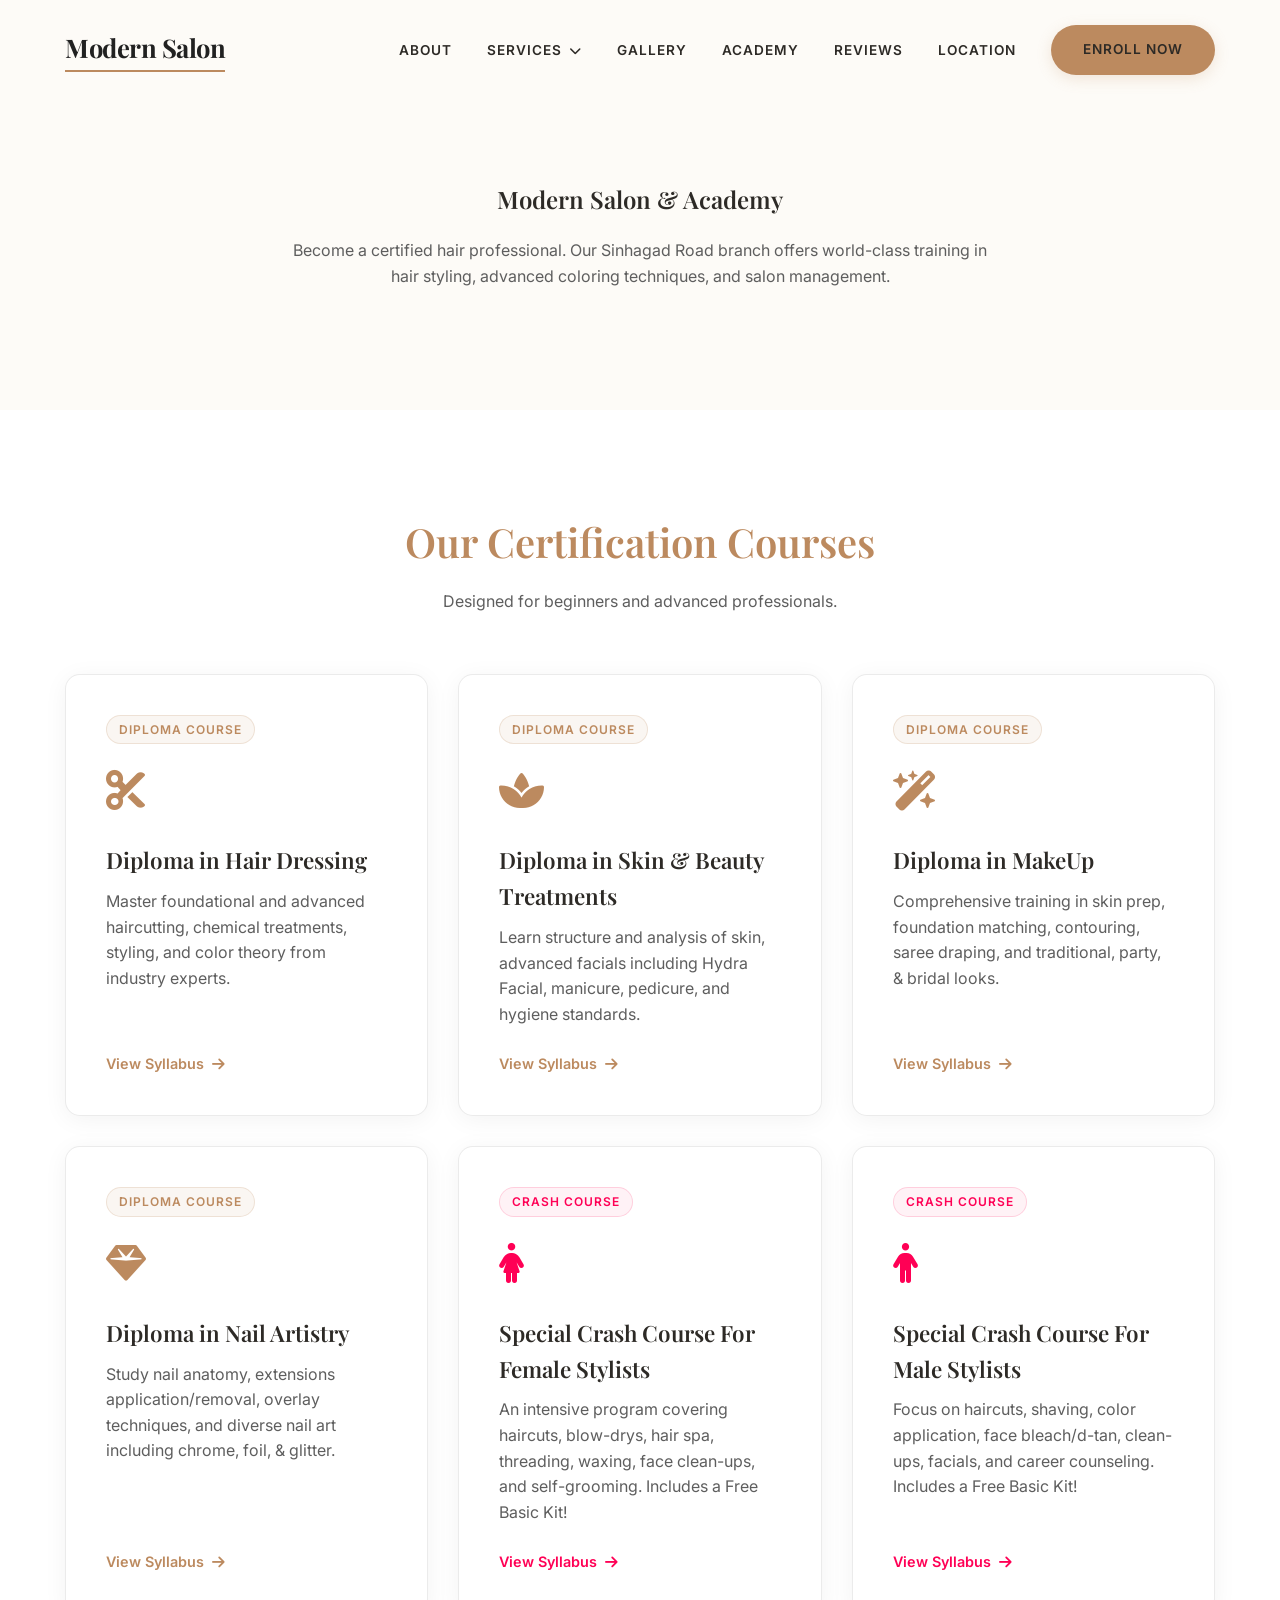
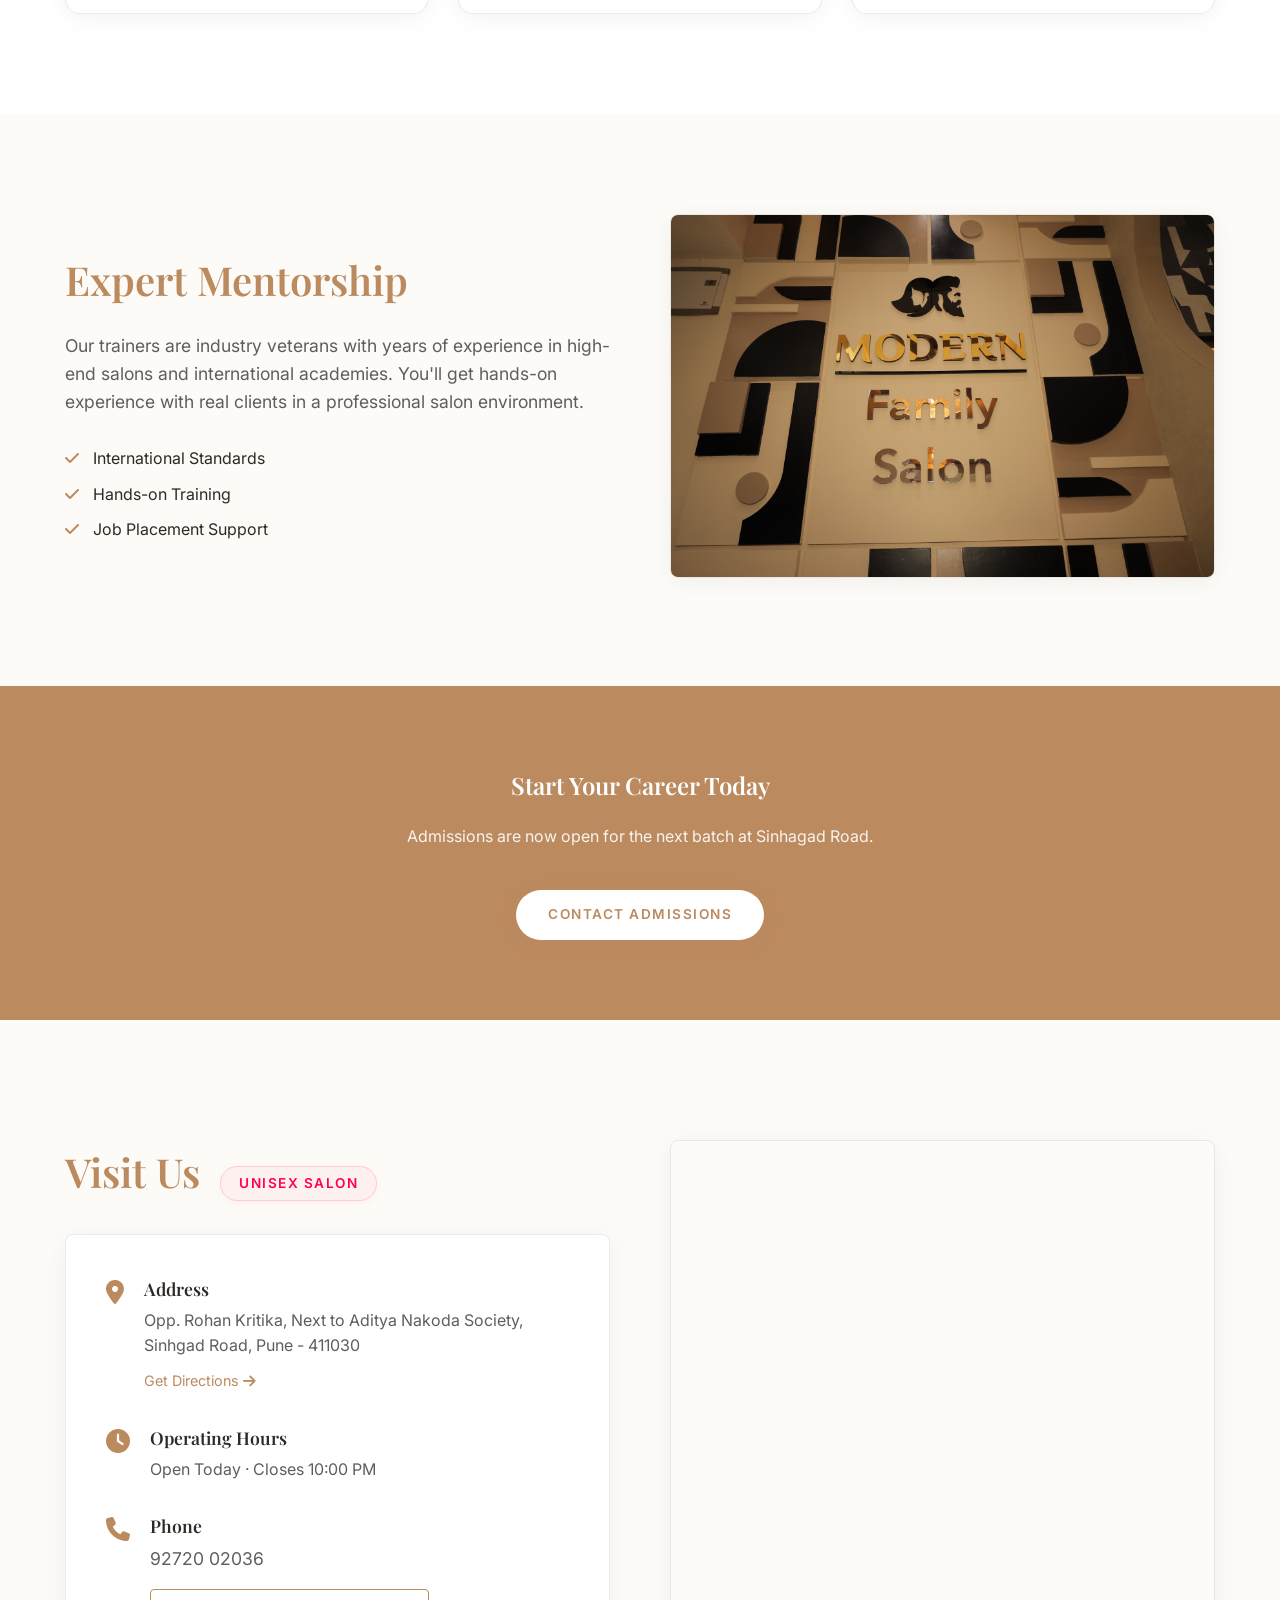
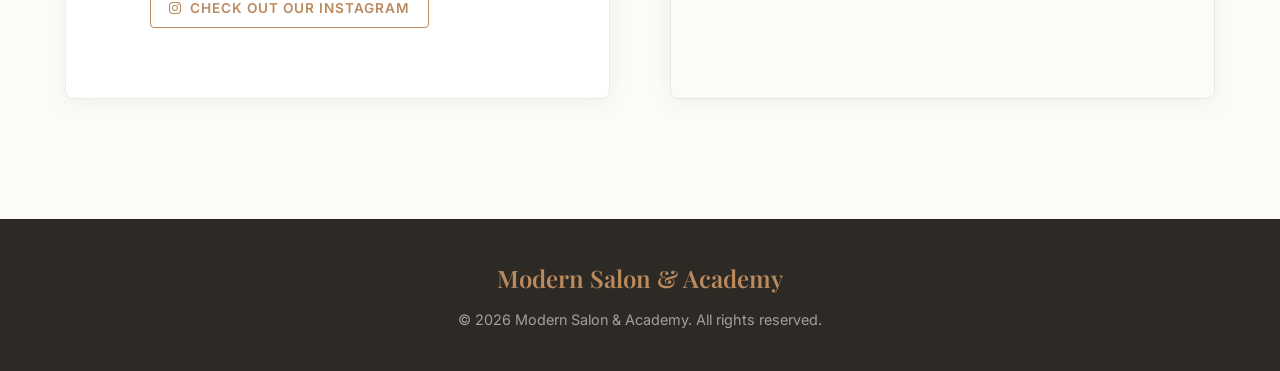
==== commit 4f751ed6: "chore: change Modern Hair Academy to Modern Salon & Academy in academy.html" ====
--- a/academy.html
+++ b/academy.html
@@ -4,9 +4,9 @@
 <head>
     <meta charset="UTF-8">
     <meta name="viewport" content="width=device-width, initial-scale=1.0">
-    <title>Modern Hair Academy | Professional Courses in Pune</title>
+    <title>Modern Salon & Academy | Professional Courses in Pune</title>
     <meta name="description"
-        content="Join Modern Hair Academy at Sinhagad Road. Master professional hair styling, coloring, and salon management with expert trainers.">
+        content="Join Modern Salon & Academy at Sinhagad Road. Master professional hair styling, coloring, and salon management with expert trainers.">
     <!-- Fonts -->
     <link rel="preconnect" href="https://fonts.googleapis.com">
     <link rel="preconnect" href="https://fonts.gstatic.com" crossorigin>
@@ -411,7 +411,7 @@
     <!-- Academy Hero -->
     <section class="academy-hero">
         <div class="container">
-            <h1 class="reveal">Modern Hair Academy</h1>
+            <h1 class="reveal">Modern Salon & Academy</h1>
             <p class="reveal" style="color: var(--text-muted); max-width: 700px; margin: 20px auto;">Become a certified
                 hair professional. Our Sinhagad Road branch offers world-class training in hair styling, advanced
                 coloring techniques, and salon management.</p>
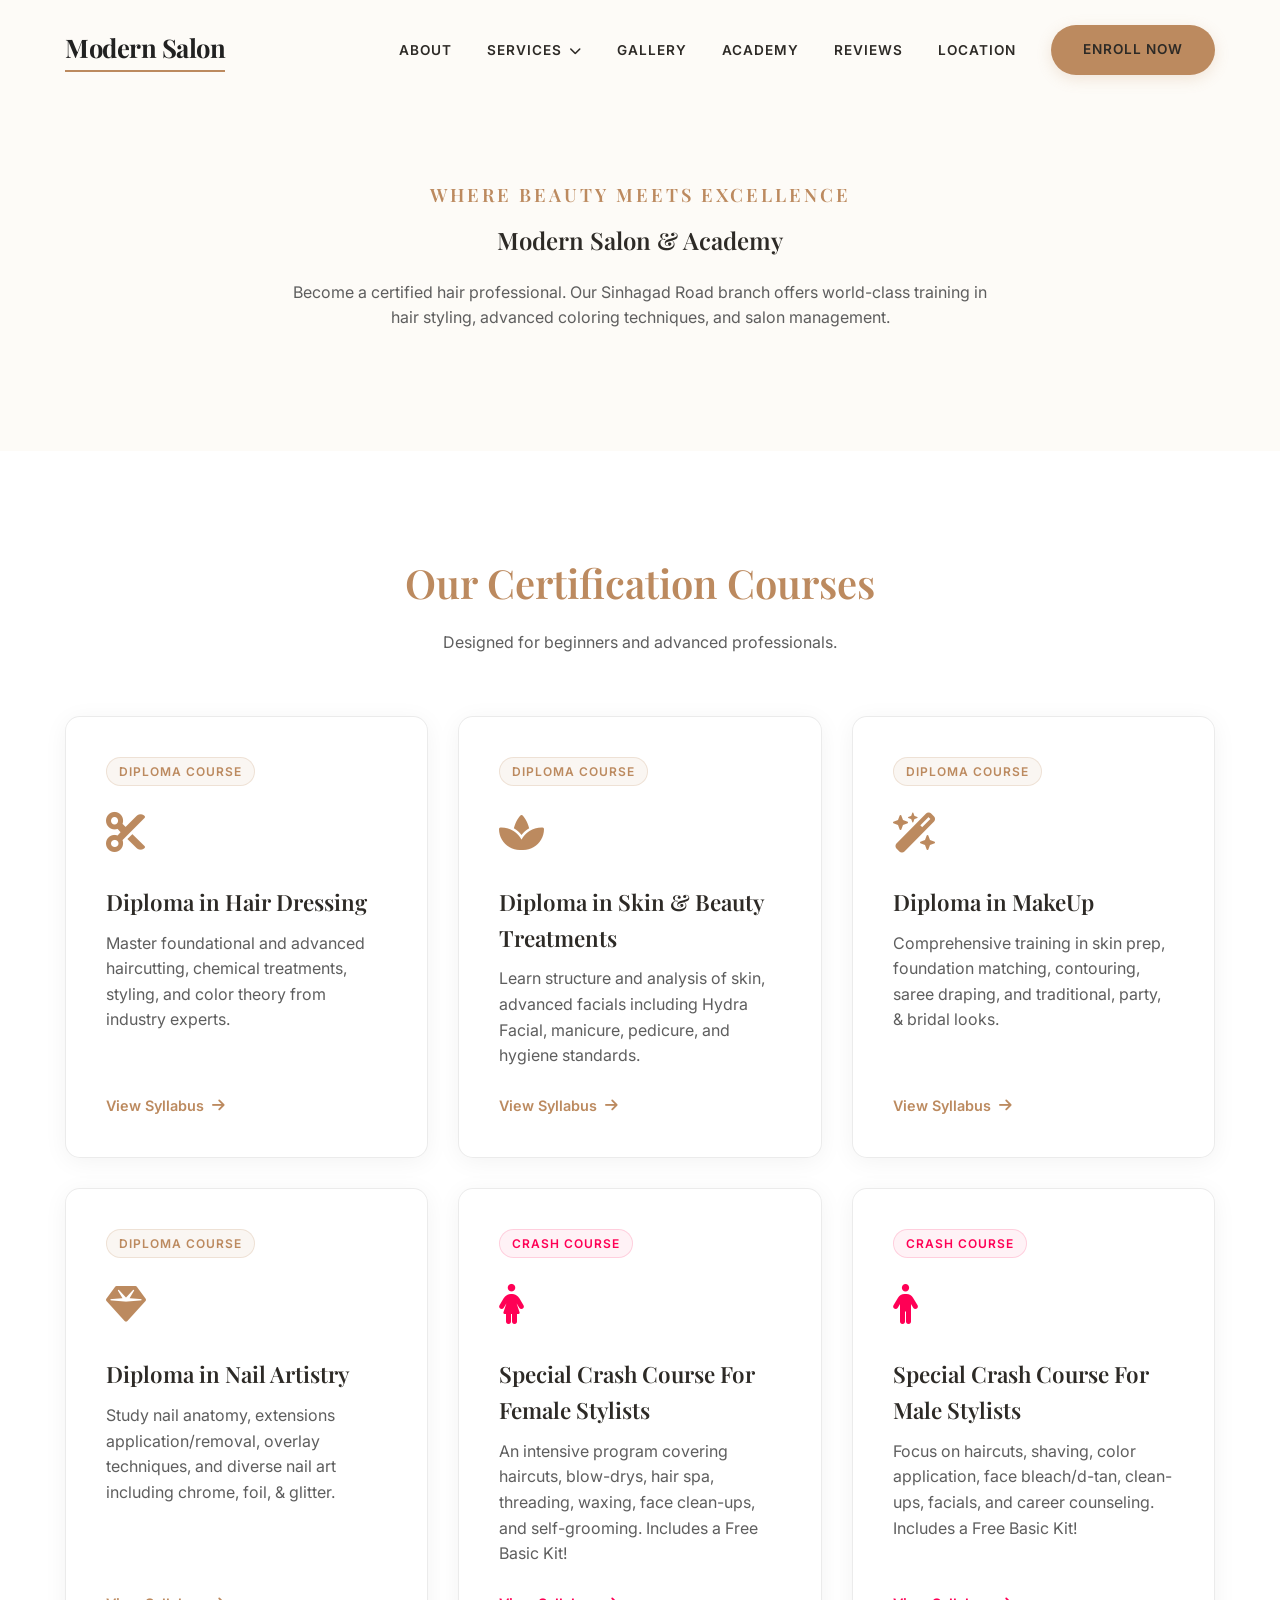
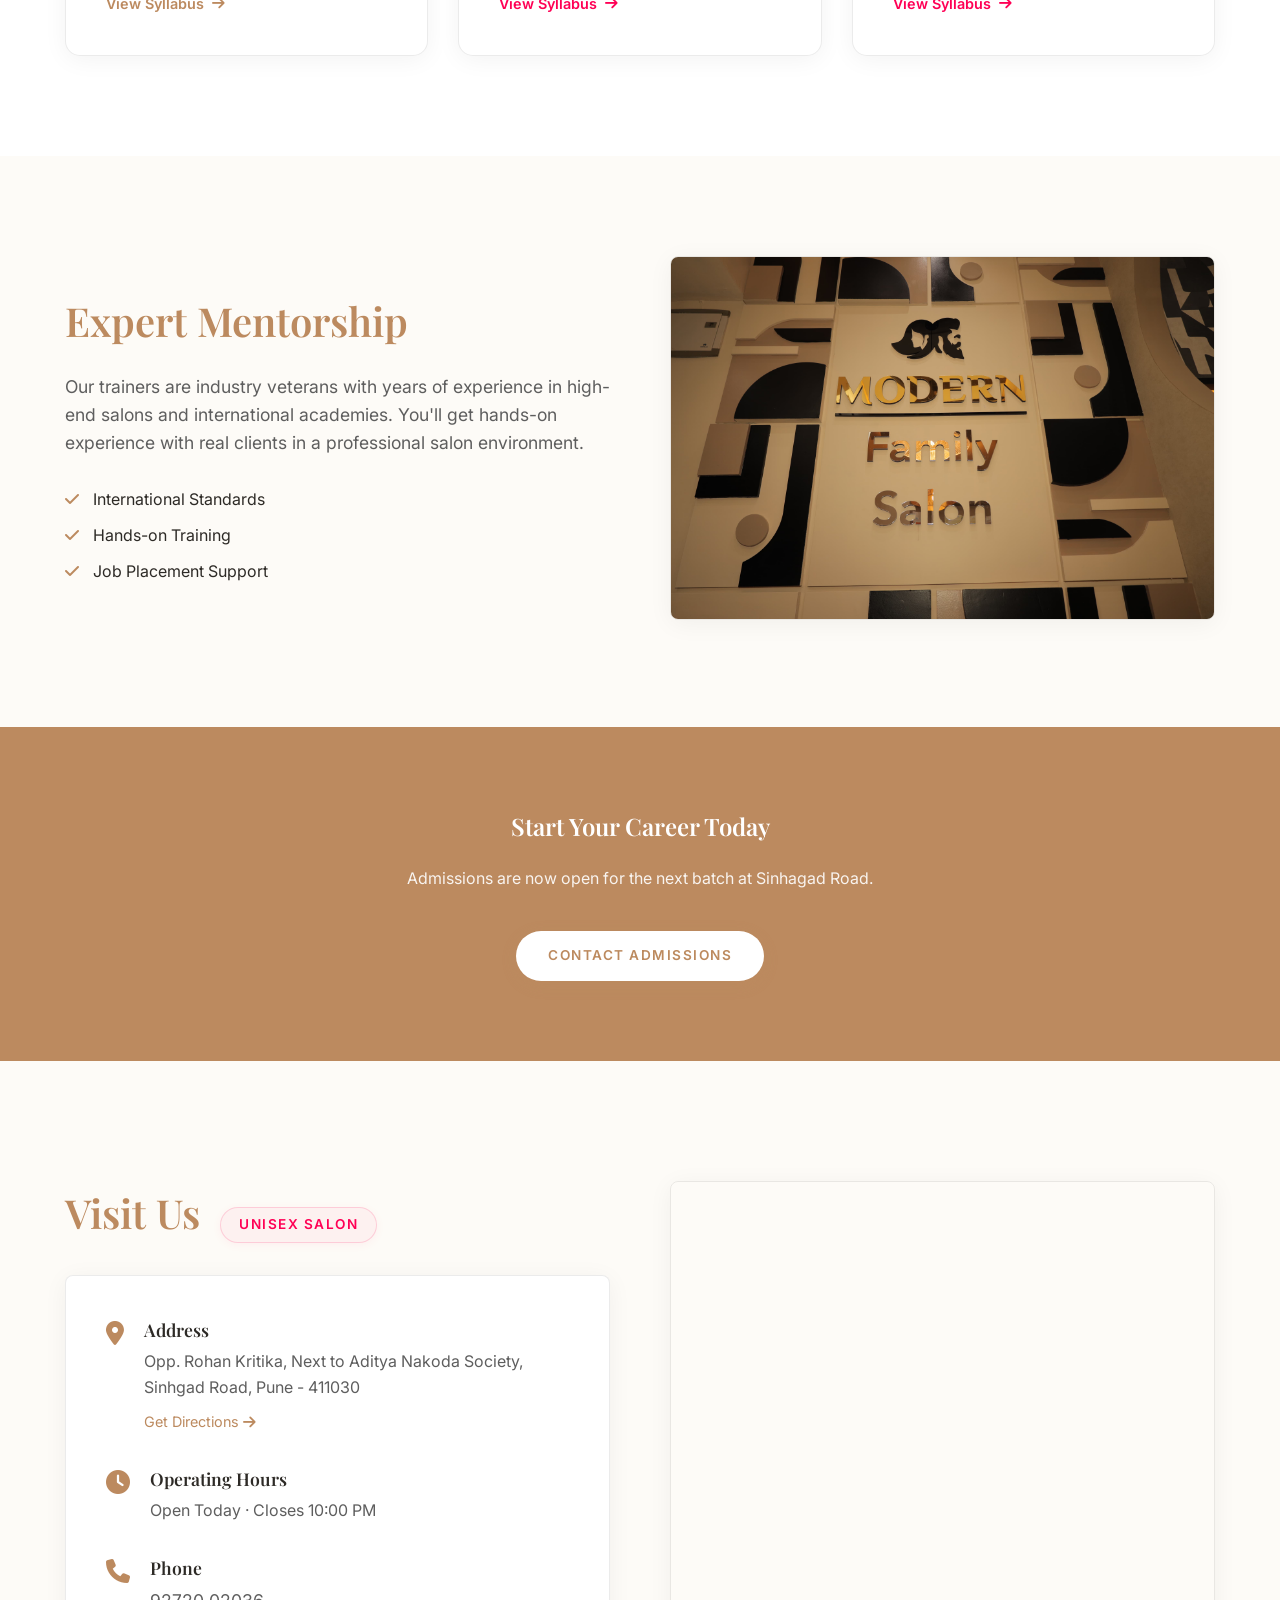
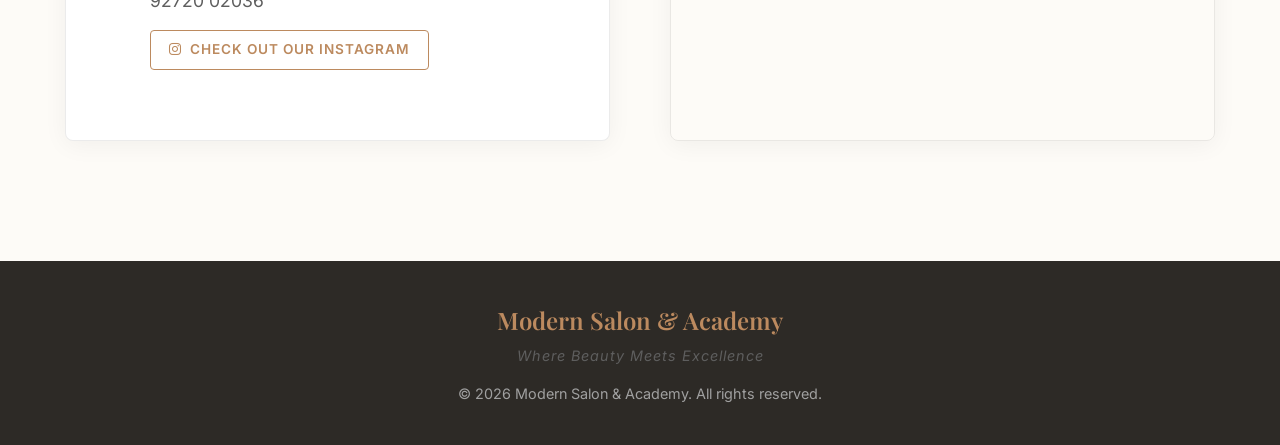
==== commit 9fd1525b: "feat: add business tagline Where Beauty Meets Excellence to heroes and footers" ====
--- a/academy.html
+++ b/academy.html
@@ -411,6 +411,7 @@
     <!-- Academy Hero -->
     <section class="academy-hero">
         <div class="container">
+            <span class="hero-tagline reveal">Where Beauty Meets Excellence</span>
             <h1 class="reveal">Modern Salon & Academy</h1>
             <p class="reveal" style="color: var(--text-muted); max-width: 700px; margin: 20px auto;">Become a certified
                 hair professional. Our Sinhagad Road branch offers world-class training in hair styling, advanced
@@ -615,12 +616,12 @@
         </div>
     </section>
 
-    <!-- Footer -->
     <footer>
         <div class="container">
             <h3
-                style="font-family: var(--font-serif); color: var(--accent-color); font-size: 1.5rem; margin-bottom: 10px;">
+                style="font-family: var(--font-serif); color: var(--accent-color); font-size: 1.5rem; margin-bottom: 5px;">
                 Modern Salon & Academy</h3>
+            <p style="font-style: italic; color: var(--text-muted); font-size: 0.9rem; margin-bottom: 15px; letter-spacing: 1px;">Where Beauty Meets Excellence</p>
             <p>&copy; 2026 Modern Salon & Academy. All rights reserved.</p>
         </div>
     </footer>
--- a/styles.css
+++ b/styles.css
@@ -277,6 +277,18 @@
   z-index: 10;
 }
 
+.hero-tagline {
+  font-family: var(--font-serif);
+  color: var(--accent-color);
+  font-size: 1.15rem;
+  font-weight: 600;
+  text-transform: uppercase;
+  letter-spacing: 3px;
+  display: block;
+  margin-bottom: 12px;
+  animation: slideUp 1s ease forwards;
+}
+
 .hero h1 {
   font-size: 4.5rem;
   margin-bottom: 20px;
@@ -826,24 +838,100 @@
   margin-bottom: 15px;
 }
 
-.reviews-grid {
-  display: grid;
-  grid-template-columns: repeat(auto-fit, minmax(300px, 1fr));
+.reviews-carousel-wrapper {
+  overflow: hidden;
+  width: 100%;
+  position: relative;
+  padding: 10px 0;
+}
+
+.reviews-track {
+  display: flex;
   gap: 30px;
-}
-
-.review-card {
+  transition: transform 0.5s cubic-bezier(0.25, 1, 0.5, 1);
+}
+
+.reviews-track .review-card {
+  flex: 0 0 calc(33.333% - 20px);
   background-color: var(--bg-panel);
   padding: 30px;
   border-radius: 8px;
   border: 1px solid var(--border-light);
   box-shadow: var(--shadow-soft);
-  transition: transform 0.3s ease;
-}
-
-.review-card:hover {
+  transition: transform 0.3s ease, border-color 0.3s ease;
+  box-sizing: border-box;
+  display: flex;
+  flex-direction: column;
+  justify-content: space-between;
+}
+
+.reviews-track .review-card:hover {
   transform: translateY(-5px);
   border-color: var(--accent-color);
+}
+
+.reviews-carousel-btn {
+  position: absolute;
+  top: 55%;
+  transform: translateY(-50%);
+  background: var(--bg-panel);
+  border: 1px solid var(--border-light);
+  color: var(--text-main);
+  width: 45px;
+  height: 45px;
+  border-radius: 50%;
+  cursor: pointer;
+  display: flex;
+  align-items: center;
+  justify-content: center;
+  transition: all 0.3s ease;
+  box-shadow: var(--shadow-soft);
+  z-index: 10;
+}
+
+.reviews-carousel-btn:hover {
+  background: var(--accent-color);
+  color: var(--bg-main);
+  border-color: var(--accent-color);
+}
+
+.reviews-carousel-btn.prev-btn {
+  left: -60px;
+}
+
+.reviews-carousel-btn.next-btn {
+  right: -60px;
+}
+
+@media (max-width: 1200px) {
+  .reviews-carousel-btn.prev-btn { left: -15px; }
+  .reviews-carousel-btn.next-btn { right: -15px; }
+}
+
+@media (max-width: 991px) {
+  .reviews-track .review-card {
+    flex: 0 0 calc(50% - 15px);
+  }
+  .reviews-carousel-btn {
+    top: auto;
+    bottom: -60px;
+    transform: none;
+  }
+  .reviews-carousel-btn.prev-btn {
+    left: calc(50% - 55px);
+  }
+  .reviews-carousel-btn.next-btn {
+    right: calc(50% - 55px);
+  }
+  .reviews {
+    padding-bottom: 120px !important;
+  }
+}
+
+@media (max-width: 768px) {
+  .reviews-track .review-card {
+    flex: 0 0 100%;
+  }
 }
 
 .review-header {
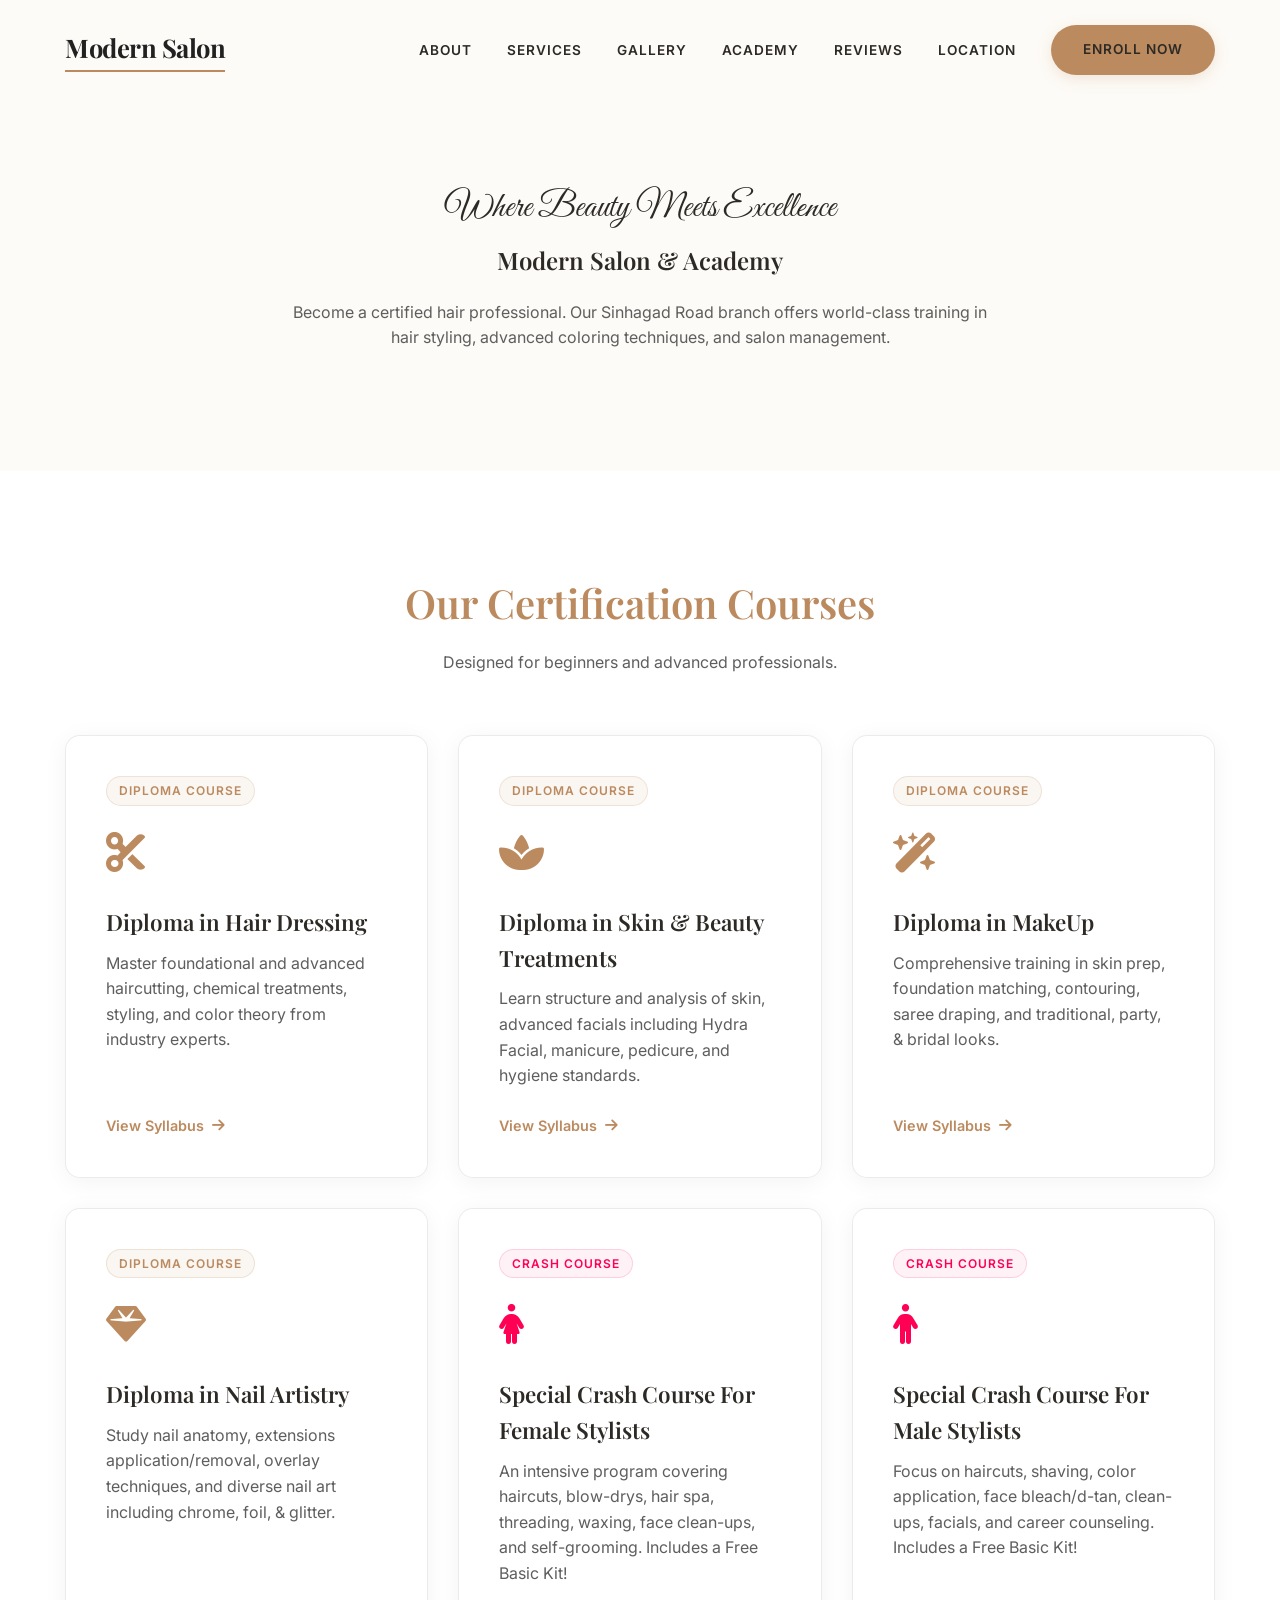
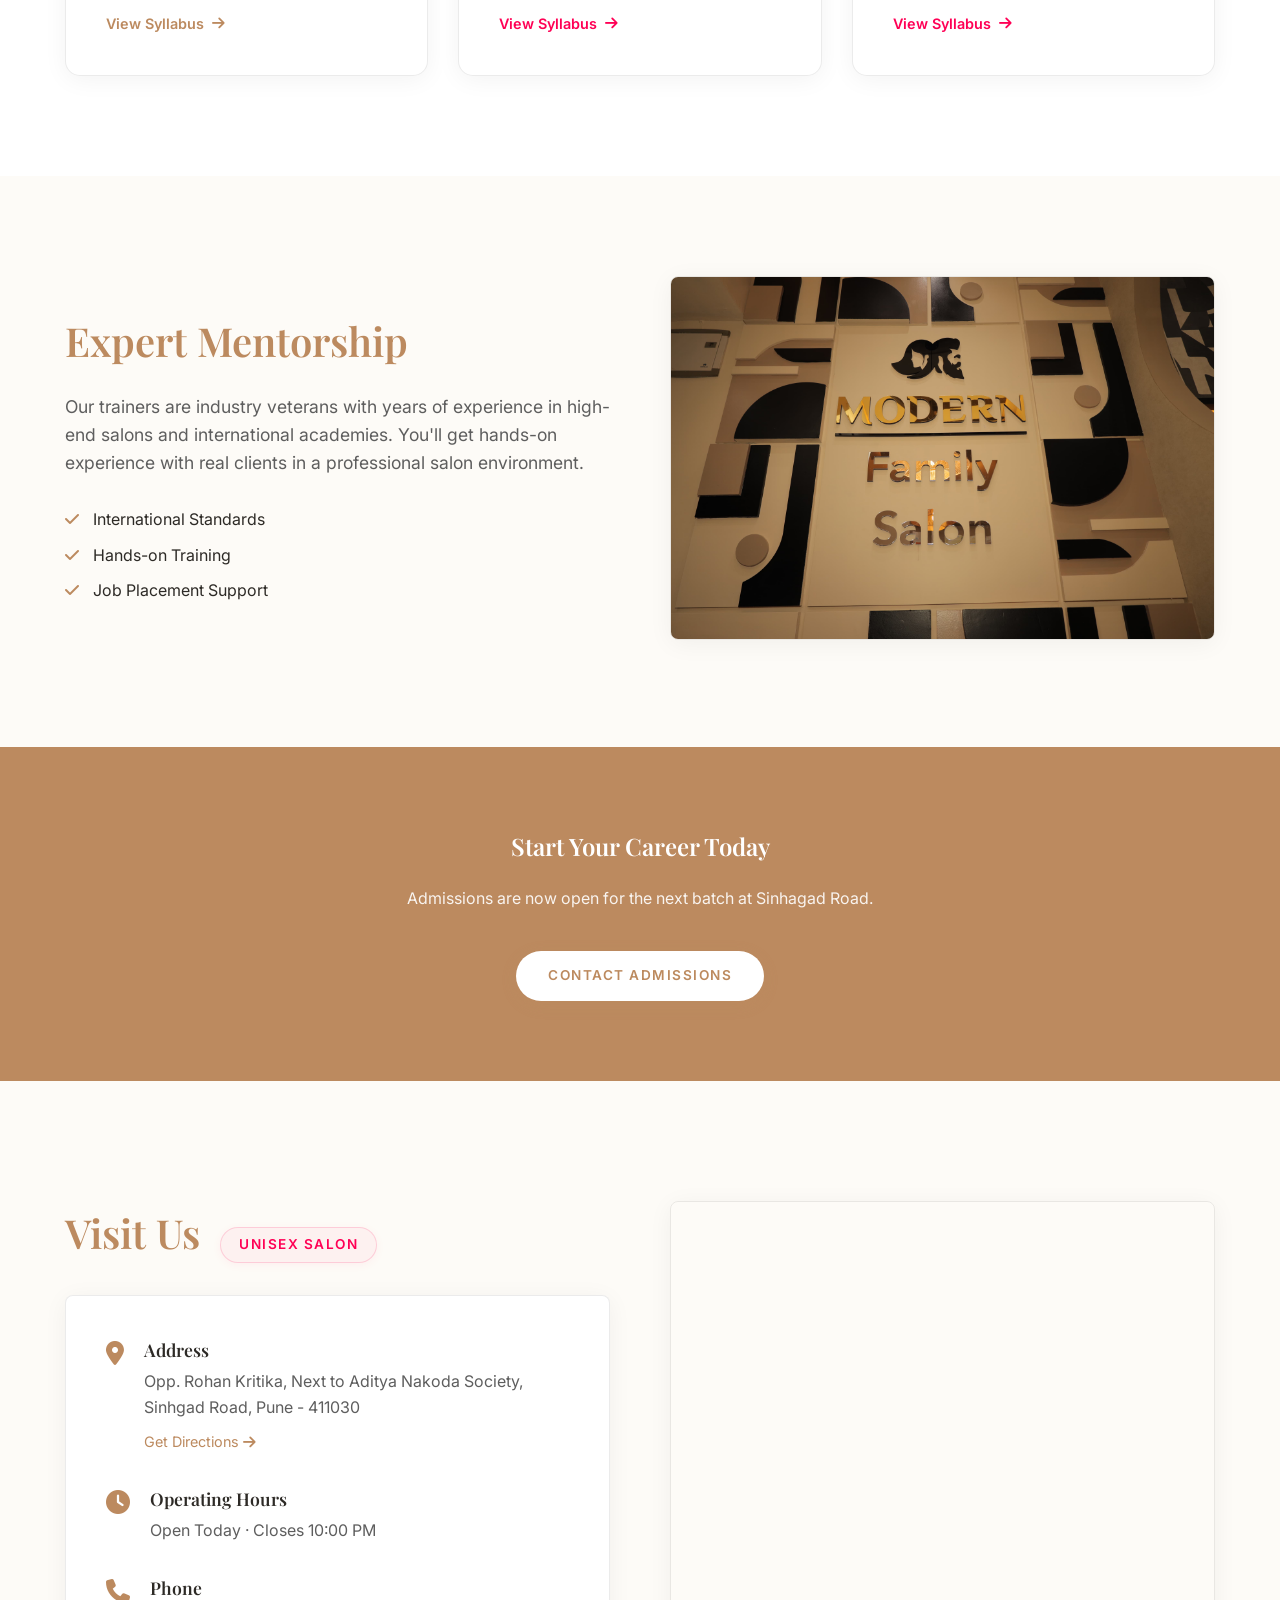
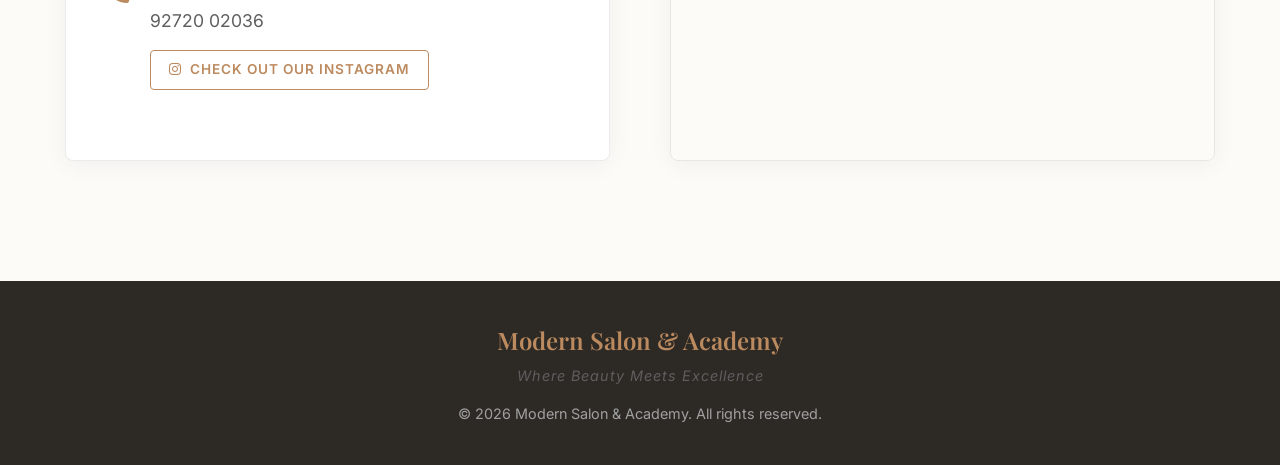
==== commit dd91c5fa: "feat: replace services dropdown with a simple clickable link across all pages" ====
--- a/academy.html
+++ b/academy.html
@@ -390,15 +390,7 @@
 
             <ul class="nav-links">
                 <li><a href="index.html#about">About</a></li>
-                <li class="dropdown">
-                    <a href="index.html#services" class="dropdown-toggle">Services <i class="fa-solid fa-chevron-down"
-                            style="font-size: 0.75rem; margin-left: 3px;"></i></a>
-                    <ul class="dropdown-menu">
-                        <li><a href="index.html#services">Regular Services</a></li>
-                        <li><a href="services.html">Advanced Services</a></li>
-                        <li><a href="academy.html">Know more about the academy</a></li>
-                    </ul>
-                </li>
+                <li><a href="index.html#services">Services</a></li>
                 <li><a href="gallery.html">Gallery</a></li>
                 <li><a href="academy.html">Academy</a></li>
                 <li><a href="index.html#reviews">Reviews</a></li>
@@ -599,7 +591,8 @@
                                 style="color: var(--text-muted); font-size: 1.1rem; display: inline-block;">92720
                                 02036</a>
                             <br>
-                            <a href="https://www.instagram.com/modernsalonandacademy?igsh=MXRxdDF2YXlpZzJmbw==" target="_blank" class="instagram-btn">
+                            <a href="https://www.instagram.com/modernsalonandacademy?igsh=MXRxdDF2YXlpZzJmbw=="
+                                target="_blank" class="instagram-btn">
                                 <i class="fa-brands fa-instagram"></i> Check out our Instagram
                             </a>
                         </div>
@@ -608,10 +601,10 @@
             </div>
 
             <div class="map-container reveal">
-                <iframe id="location-map"
-                    src="https://www.google.com/maps/embed?pb=!1m18!1m12!1m3!1d121097.23400140852!2d73.6715405972656!3d18.47058389999998!2m3!1f0!2f0!3f0!3m2!1i1024!2i768!4f13.1!3m3!1m2!1s0x3bc2bf0af25cbe55%3A0x1e72e946d2213f!2sModern%20Unisex%20Salon!5e0!3m2!1sen!2sin!4v1786185742770!5m2!1sen!2sin"
-                    allowfullscreen="" loading="lazy" referrerpolicy="no-referrer-when-downgrade">
-                </iframe>
+                <iframe
+                    src="https://www.google.com/maps/embed?pb=!1m18!1m12!1m3!1d121082.40899362125!2d73.68069399726558!3d18.491571699999994!2m3!1f0!2f0!3f0!3m2!1i1024!2i768!4f13.1!3m3!1m2!1s0x3bc2bf480eda6c3b%3A0xef8305a9d2815baa!2sModern%20Salon%20%26%20Academy!5e0!3m2!1sen!2sin!4v1786448782308!5m2!1sen!2sin"
+                    width="600" height="450" style="border:0;" allowfullscreen="" loading="lazy"
+                    referrerpolicy="strict-origin-when-cross-origin"></iframe>
             </div>
         </div>
     </section>
@@ -621,7 +614,9 @@
             <h3
                 style="font-family: var(--font-serif); color: var(--accent-color); font-size: 1.5rem; margin-bottom: 5px;">
                 Modern Salon & Academy</h3>
-            <p style="font-style: italic; color: var(--text-muted); font-size: 0.9rem; margin-bottom: 15px; letter-spacing: 1px;">Where Beauty Meets Excellence</p>
+            <p
+                style="font-style: italic; color: var(--text-muted); font-size: 0.9rem; margin-bottom: 15px; letter-spacing: 1px;">
+                Where Beauty Meets Excellence</p>
             <p>&copy; 2026 Modern Salon & Academy. All rights reserved.</p>
         </div>
     </footer>
--- a/styles.css
+++ b/styles.css
@@ -1,4 +1,4 @@
-@import url('https://fonts.googleapis.com/css2?family=Inter:wght@300;400;500;600&family=Playfair+Display:ital,wght@0,400;0,600;0,700;1,400&family=Poppins:wght@400;600;700&display=swap');
+@import url('https://fonts.googleapis.com/css2?family=Great+Vibes&family=Inter:wght@300;400;500;600&family=Playfair+Display:ital,wght@0,400;0,600;0,700;1,400&family=Poppins:wght@400;600;700&display=swap');
 
 :root {
   --bg-main: #ffffff;
@@ -278,14 +278,13 @@
 }
 
 .hero-tagline {
-  font-family: var(--font-serif);
-  color: var(--accent-color);
-  font-size: 1.15rem;
-  font-weight: 600;
-  text-transform: uppercase;
-  letter-spacing: 3px;
+  font-family: 'Great Vibes', cursive;
+  color: var(--text-main); /* Set color to matching grey/charcoal of the nav links */
+  font-size: 2.2rem;
+  text-transform: none;
+  letter-spacing: normal;
   display: block;
-  margin-bottom: 12px;
+  margin-bottom: 5px;
   animation: slideUp 1s ease forwards;
 }
 
@@ -451,6 +450,41 @@
 /* Services */
 .services {
   background-color: var(--bg-panel);
+}
+
+.our-services {
+  background-color: var(--bg-main);
+}
+
+.services-bullet-list {
+  list-style: none;
+  padding-left: 0;
+  display: flex;
+  flex-direction: column;
+  gap: 15px;
+}
+
+.services-bullet-list li {
+  font-size: 1.05rem;
+  color: var(--text-main);
+  line-height: 1.6;
+  position: relative;
+  padding-left: 25px;
+}
+
+.services-bullet-list li::before {
+  content: "•";
+  color: var(--accent-color);
+  font-size: 1.5rem;
+  position: absolute;
+  left: 5px;
+  top: -2px;
+}
+
+.services-bullet-list li strong {
+  color: var(--text-main);
+  font-family: var(--font-sans);
+  font-weight: 600;
 }
 
 /* Locations Carousel */
@@ -1452,6 +1486,88 @@
   box-shadow: 0 4px 15px rgba(212, 175, 55, 0.2);
 }
 
+.expertise-grid {
+  display: grid;
+  grid-template-columns: repeat(3, 1fr);
+  gap: 30px;
+  margin-top: 40px;
+}
+
+.expertise-card {
+  background-color: var(--bg-panel);
+  border-radius: 12px;
+  border: 1px solid var(--border-light);
+  overflow: hidden;
+  box-shadow: var(--shadow-soft);
+  transition: transform 0.4s cubic-bezier(0.25, 1, 0.5, 1), border-color 0.4s ease;
+  display: flex;
+  flex-direction: column;
+}
+
+.expertise-card:hover {
+  transform: translateY(-8px);
+  border-color: var(--accent-color);
+  box-shadow: 0 15px 35px rgba(188, 138, 95, 0.15);
+}
+
+.expertise-img-wrapper {
+  width: 100%;
+  height: 240px;
+  overflow: hidden;
+  position: relative;
+}
+
+.expertise-img {
+  width: 100%;
+  height: 100%;
+  object-fit: cover;
+  transition: transform 0.6s cubic-bezier(0.25, 1, 0.5, 1);
+}
+
+.expertise-card:hover .expertise-img {
+  transform: scale(1.08);
+}
+
+.expertise-content {
+  padding: 25px;
+  flex-grow: 1;
+  display: flex;
+  flex-direction: column;
+}
+
+.expertise-content h3 {
+  font-family: var(--font-serif);
+  font-size: 1.3rem;
+  color: var(--text-main);
+  margin-bottom: 12px;
+  transition: color 0.3s ease;
+}
+
+.expertise-card:hover h3 {
+  color: var(--accent-color);
+}
+
+.expertise-content p {
+  font-size: 0.95rem;
+  color: var(--text-muted);
+  line-height: 1.6;
+}
+
+@media (max-width: 991px) {
+  .expertise-grid {
+    grid-template-columns: repeat(2, 1fr);
+  }
+}
+
+@media (max-width: 600px) {
+  .expertise-grid {
+    grid-template-columns: 1fr;
+  }
+  .expertise-img-wrapper {
+    height: 200px;
+  }
+}
+
 @media (min-width: 768px) {
 
   .lightbox-img,
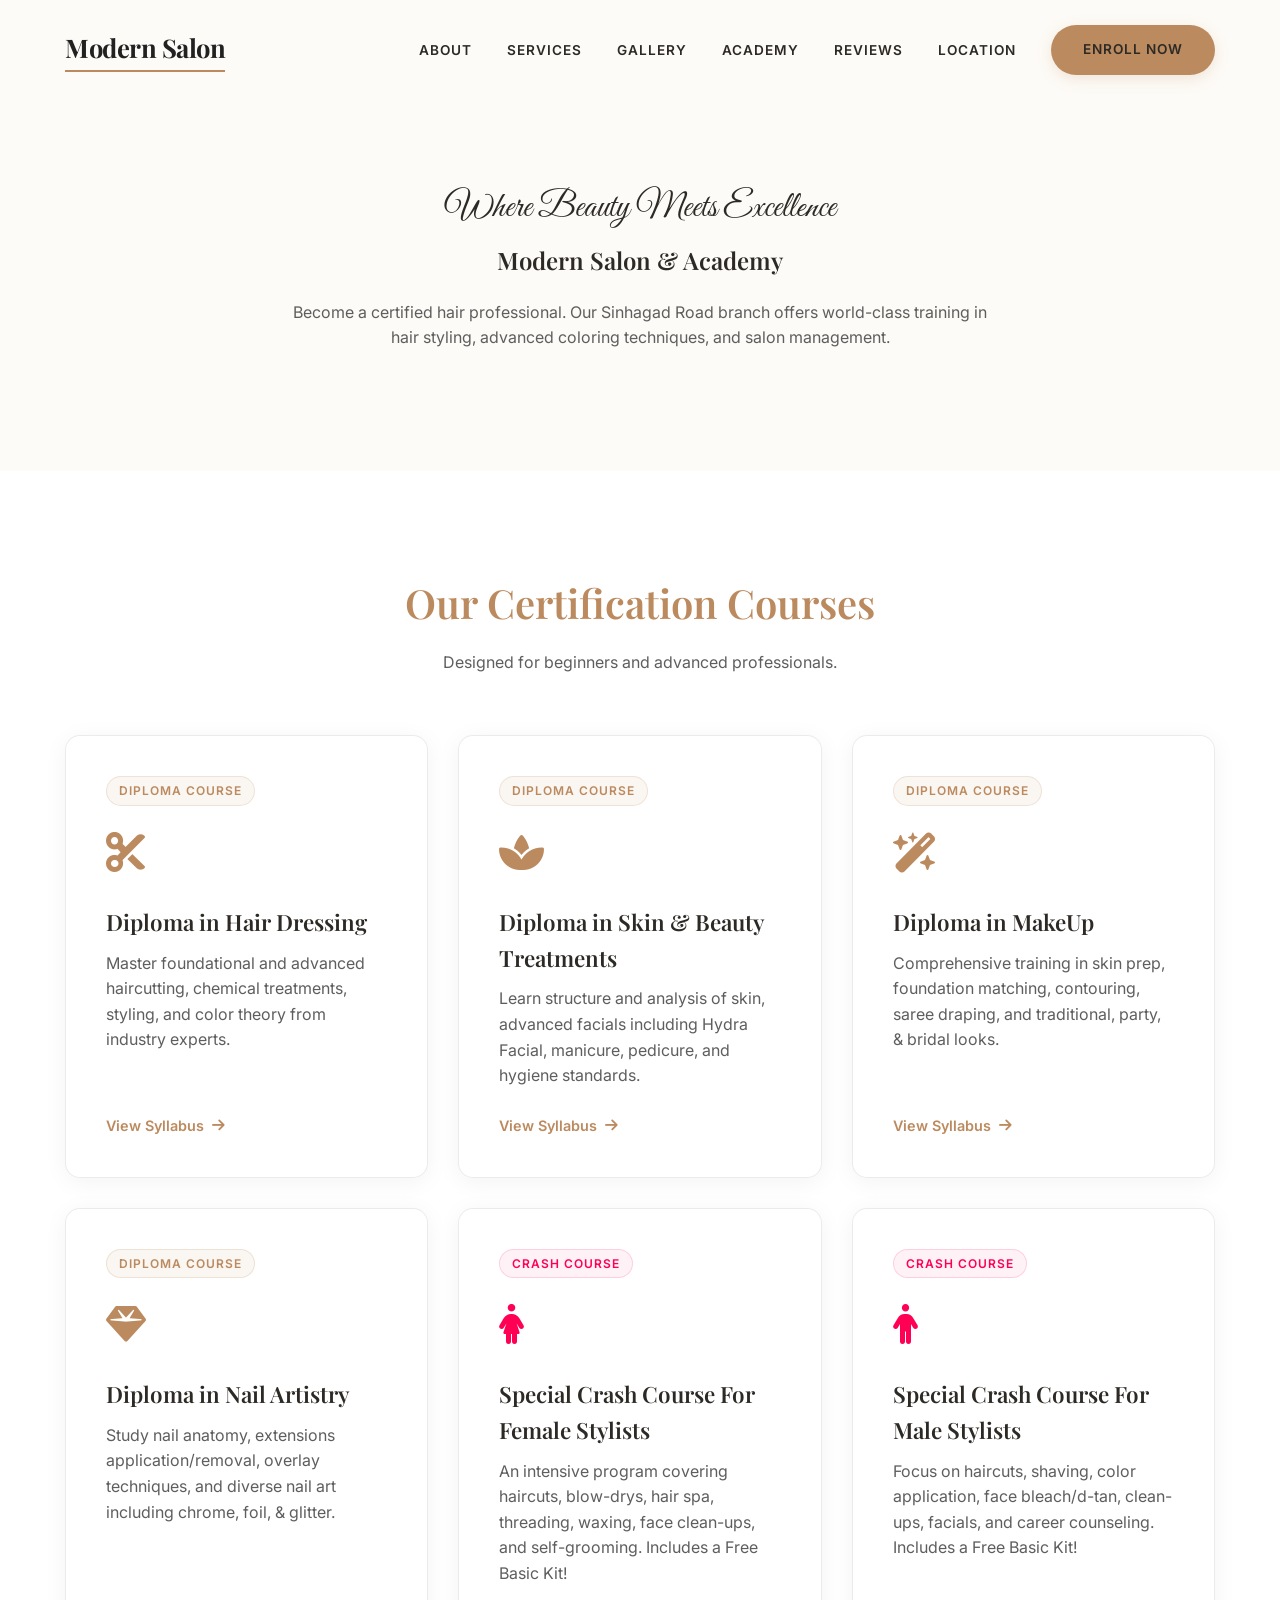
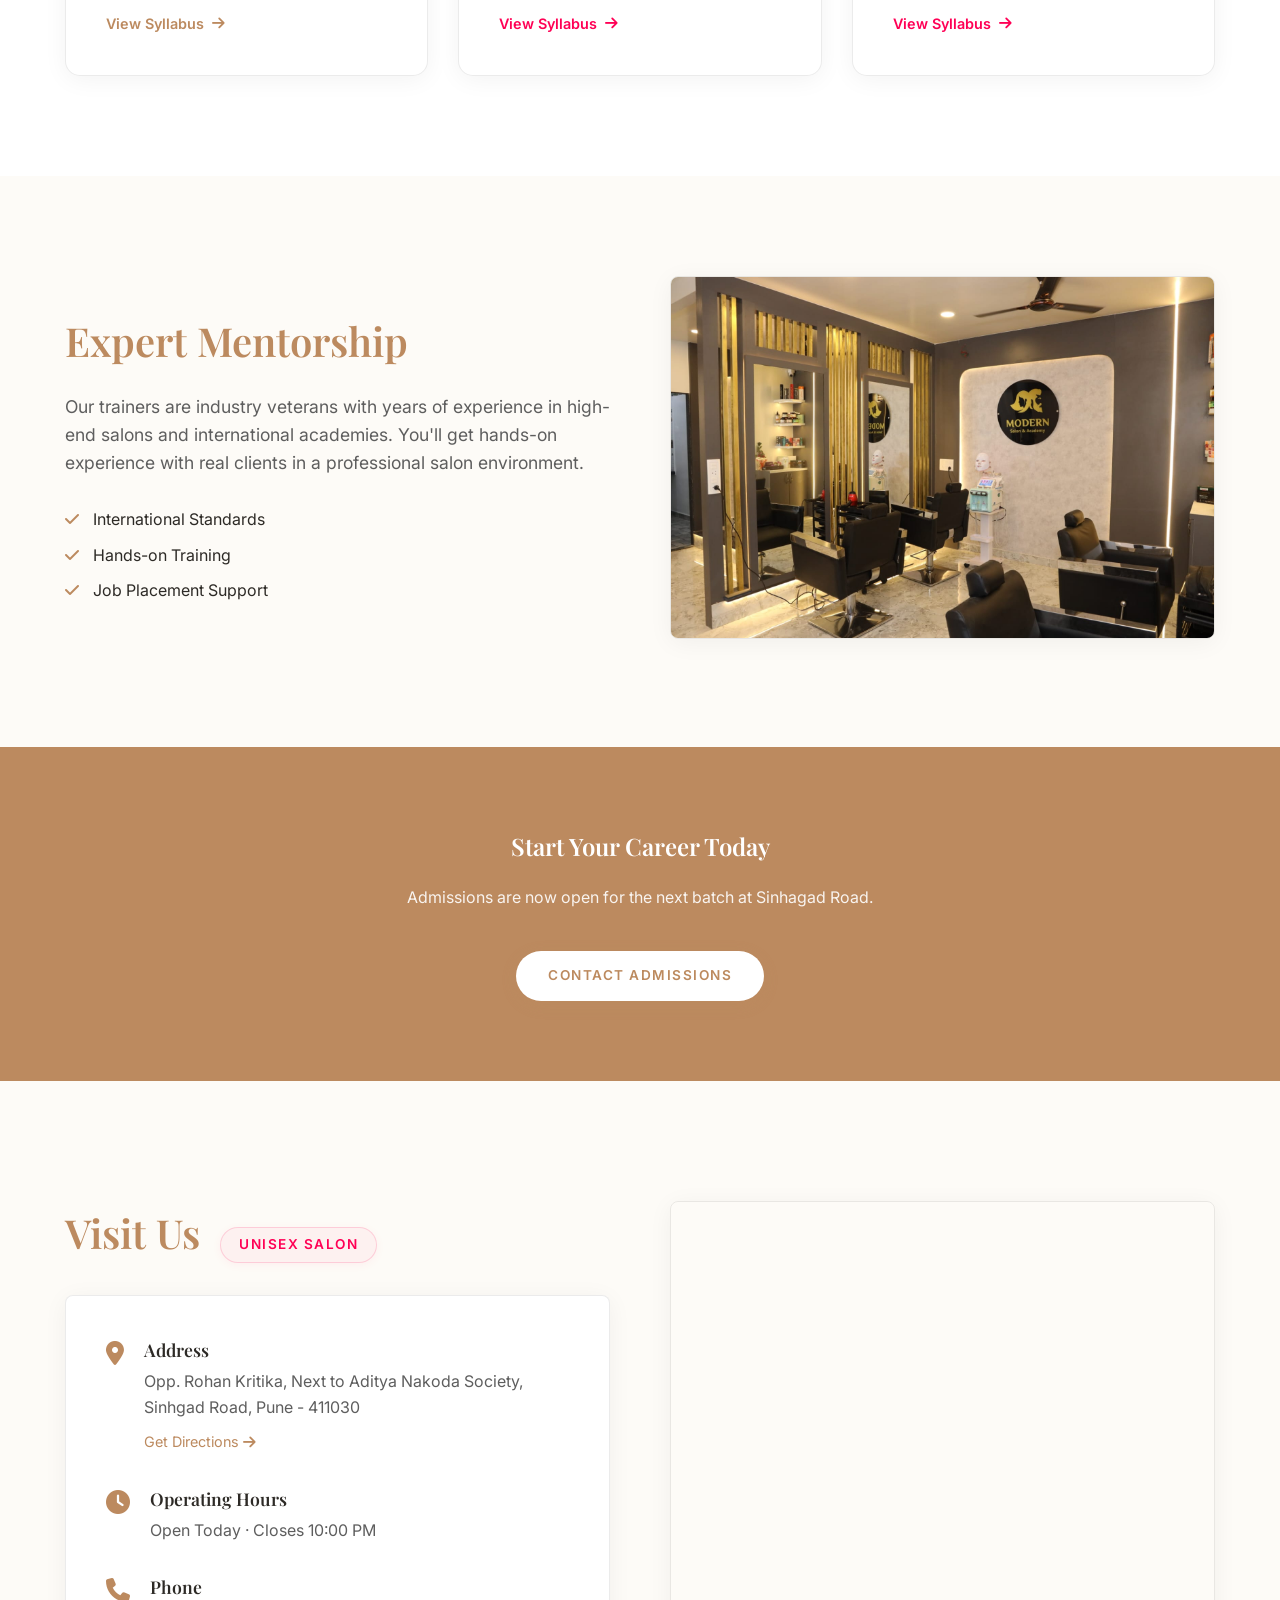
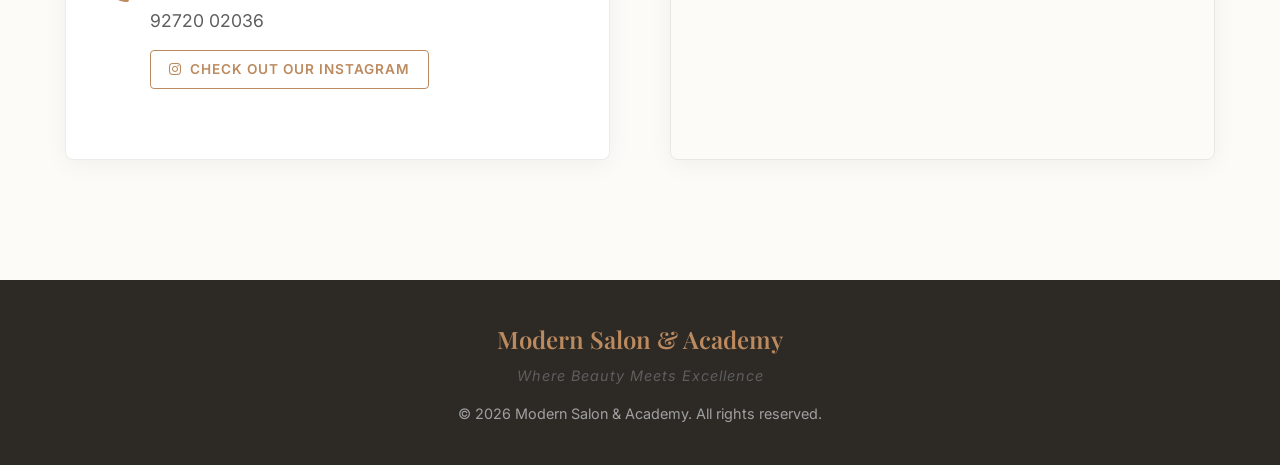
==== commit 0fa67a2b: "feat: use new Sinhagad Road Academy images on slide and inside location details" ====
--- a/academy.html
+++ b/academy.html
@@ -533,7 +533,7 @@
                     </ul>
                 </div>
                 <div class="about-img-container reveal">
-                    <img src="ModernPhotos/FrontLogo.jpeg" alt="Academy salon environment training" class="about-img">
+                    <img src="ModernPhotos/Academy/WhatsApp Image 2026-08-13 at 12.46.50.jpeg" alt="Academy salon environment training" class="about-img">
                 </div>
             </div>
         </div>
@@ -601,7 +601,7 @@
             </div>
 
             <div class="map-container reveal">
-                <iframe
+                <iframe id="location-map"
                     src="https://www.google.com/maps/embed?pb=!1m18!1m12!1m3!1d121082.40899362125!2d73.68069399726558!3d18.491571699999994!2m3!1f0!2f0!3f0!3m2!1i1024!2i768!4f13.1!3m3!1m2!1s0x3bc2bf480eda6c3b%3A0xef8305a9d2815baa!2sModern%20Salon%20%26%20Academy!5e0!3m2!1sen!2sin!4v1786448782308!5m2!1sen!2sin"
                     width="600" height="450" style="border:0;" allowfullscreen="" loading="lazy"
                     referrerpolicy="strict-origin-when-cross-origin"></iframe>
--- a/styles.css
+++ b/styles.css
@@ -445,6 +445,40 @@
   font-size: 0.9rem;
   color: var(--text-muted);
   font-style: italic;
+}
+
+@media (max-width: 768px) {
+  .founder-section {
+    padding: 40px 0;
+  }
+  .founder-quote-wrapper {
+    background-color: var(--bg-panel);
+    padding: 30px 20px;
+    border-radius: 12px;
+    border: 1px solid var(--border-light);
+    box-shadow: var(--shadow-soft);
+    max-width: 480px;
+    margin: 0 auto;
+  }
+  .founder-quote-wrapper .quote-icon {
+    font-size: 1.8rem;
+    margin-bottom: 15px;
+  }
+  .founder-quote {
+    font-size: 1.05rem;
+    line-height: 1.6;
+    margin-bottom: 20px;
+  }
+  .founder-name {
+    font-size: 1.1rem;
+  }
+  .founder-credentials {
+    font-size: 0.75rem;
+    letter-spacing: 1px;
+  }
+  .founder-title {
+    font-size: 0.8rem;
+  }
 }
 
 /* Services */
@@ -1074,6 +1108,7 @@
   border-radius: 8px;
   border: 1px solid var(--border-light);
   box-shadow: var(--shadow-soft);
+  aspect-ratio: auto;
 }
 
 .shop-gallery .gallery-item.main-img {
@@ -1105,8 +1140,9 @@
 @media (max-width: 576px) {
   .shop-gallery {
     grid-template-columns: 1fr;
-    grid-template-rows: 180px 120px 120px;
+    grid-template-rows: 240px 160px 160px;
     height: auto;
+    gap: 20px;
   }
   .shop-gallery .gallery-item.main-img {
     grid-row: auto;
@@ -1268,11 +1304,21 @@
   }
 
   header {
-    background-color: rgba(255, 255, 255, 0.92) !important;
+    background-color: transparent;
+    backdrop-filter: none;
+    -webkit-backdrop-filter: none;
+    padding: 20px 0;
+    border-bottom: none;
+    box-shadow: none;
+    transition: all 0.4s ease;
+  }
+
+  header.scrolled {
+    background-color: #212121 !important;
     backdrop-filter: blur(20px) !important;
     -webkit-backdrop-filter: blur(20px) !important;
     padding: 15px 0 !important;
-    border-bottom: 1px solid var(--border-light) !important;
+    border-bottom: 1px solid rgba(255, 255, 255, 0.1) !important;
     box-shadow: var(--shadow-soft) !important;
   }
 
